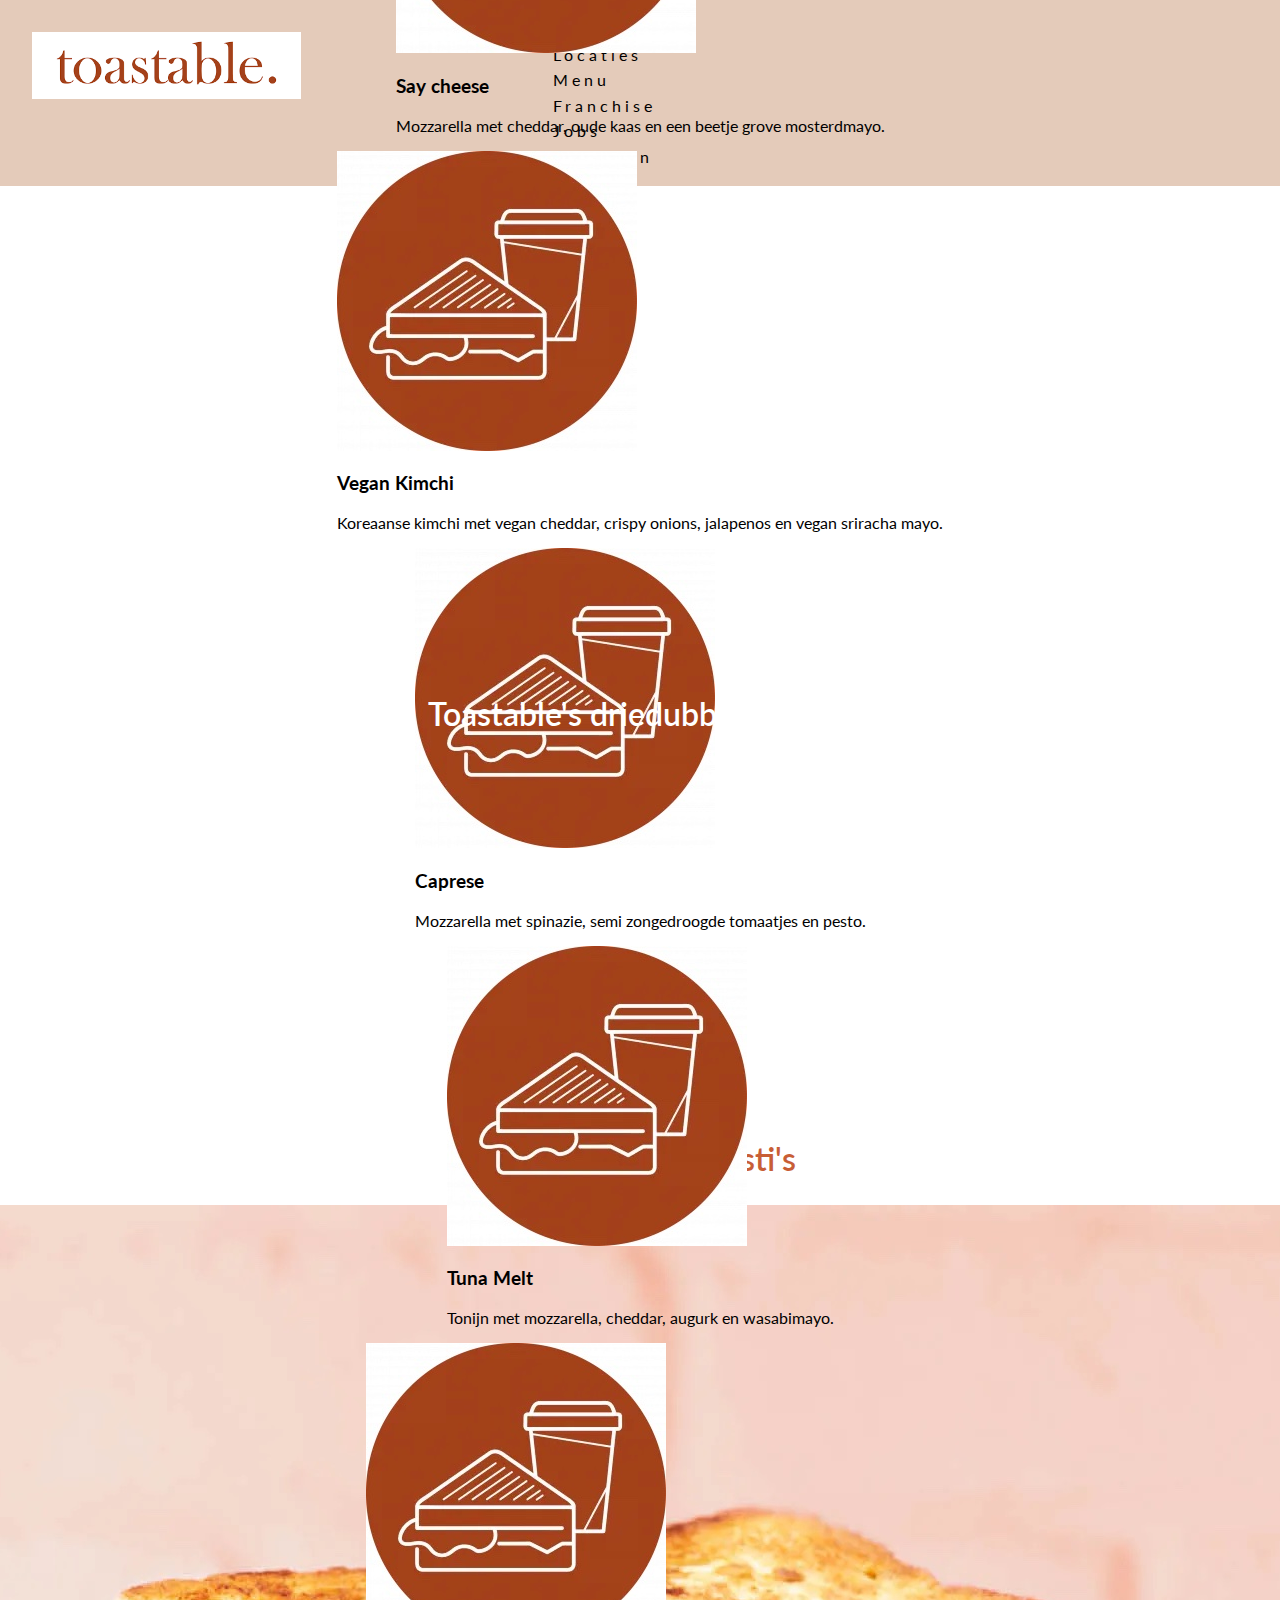
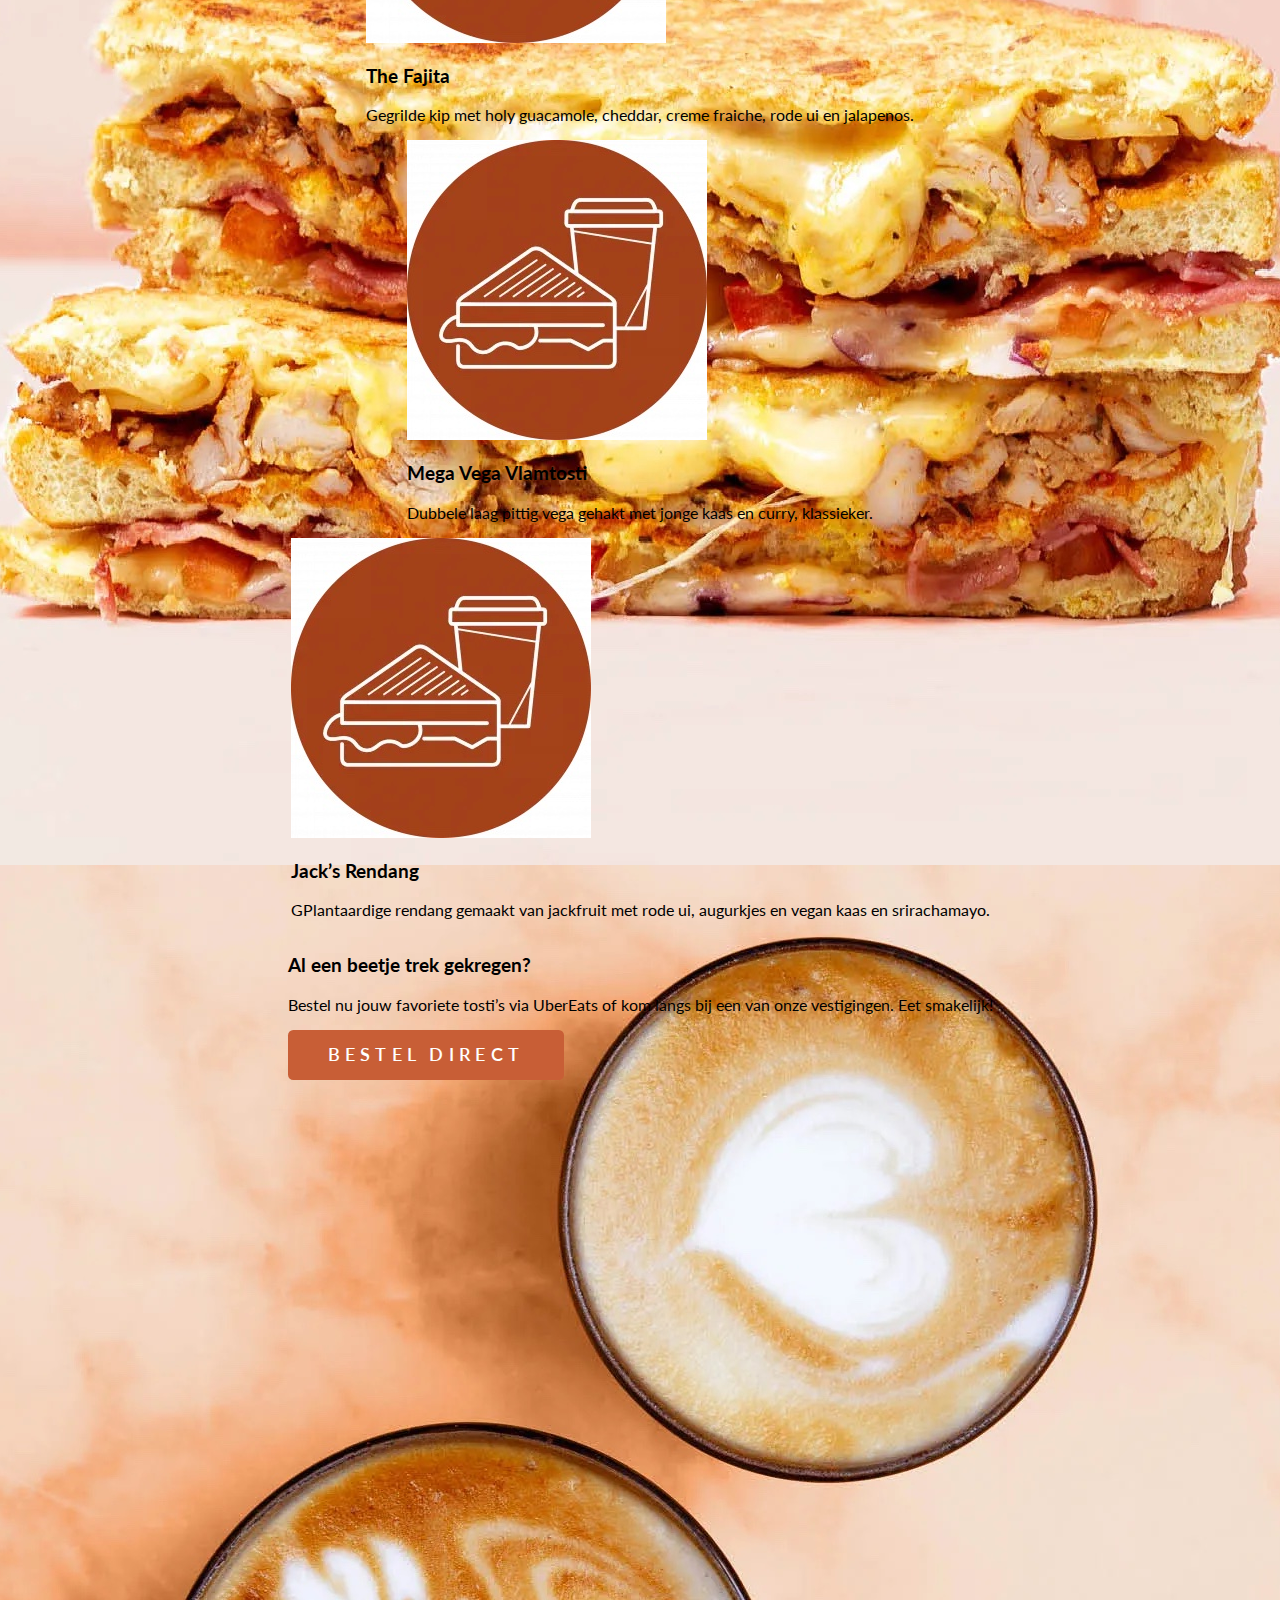
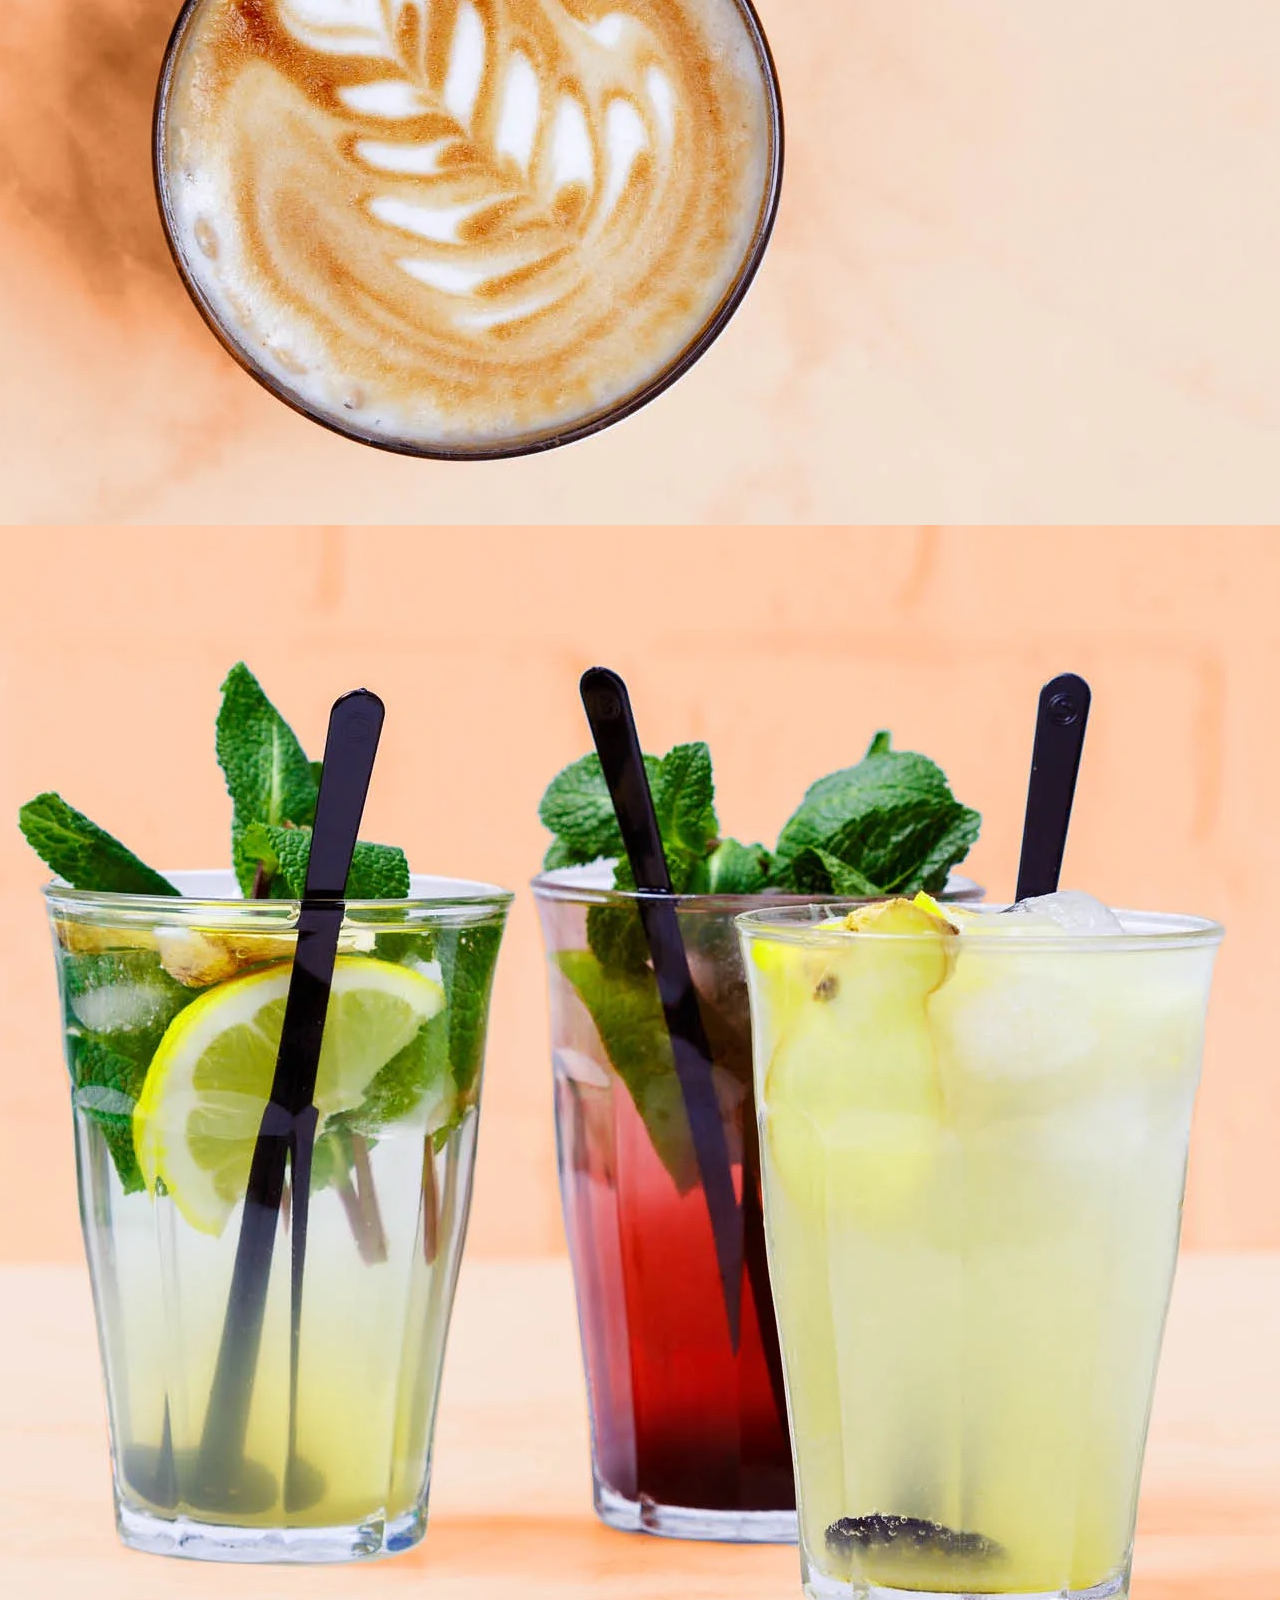
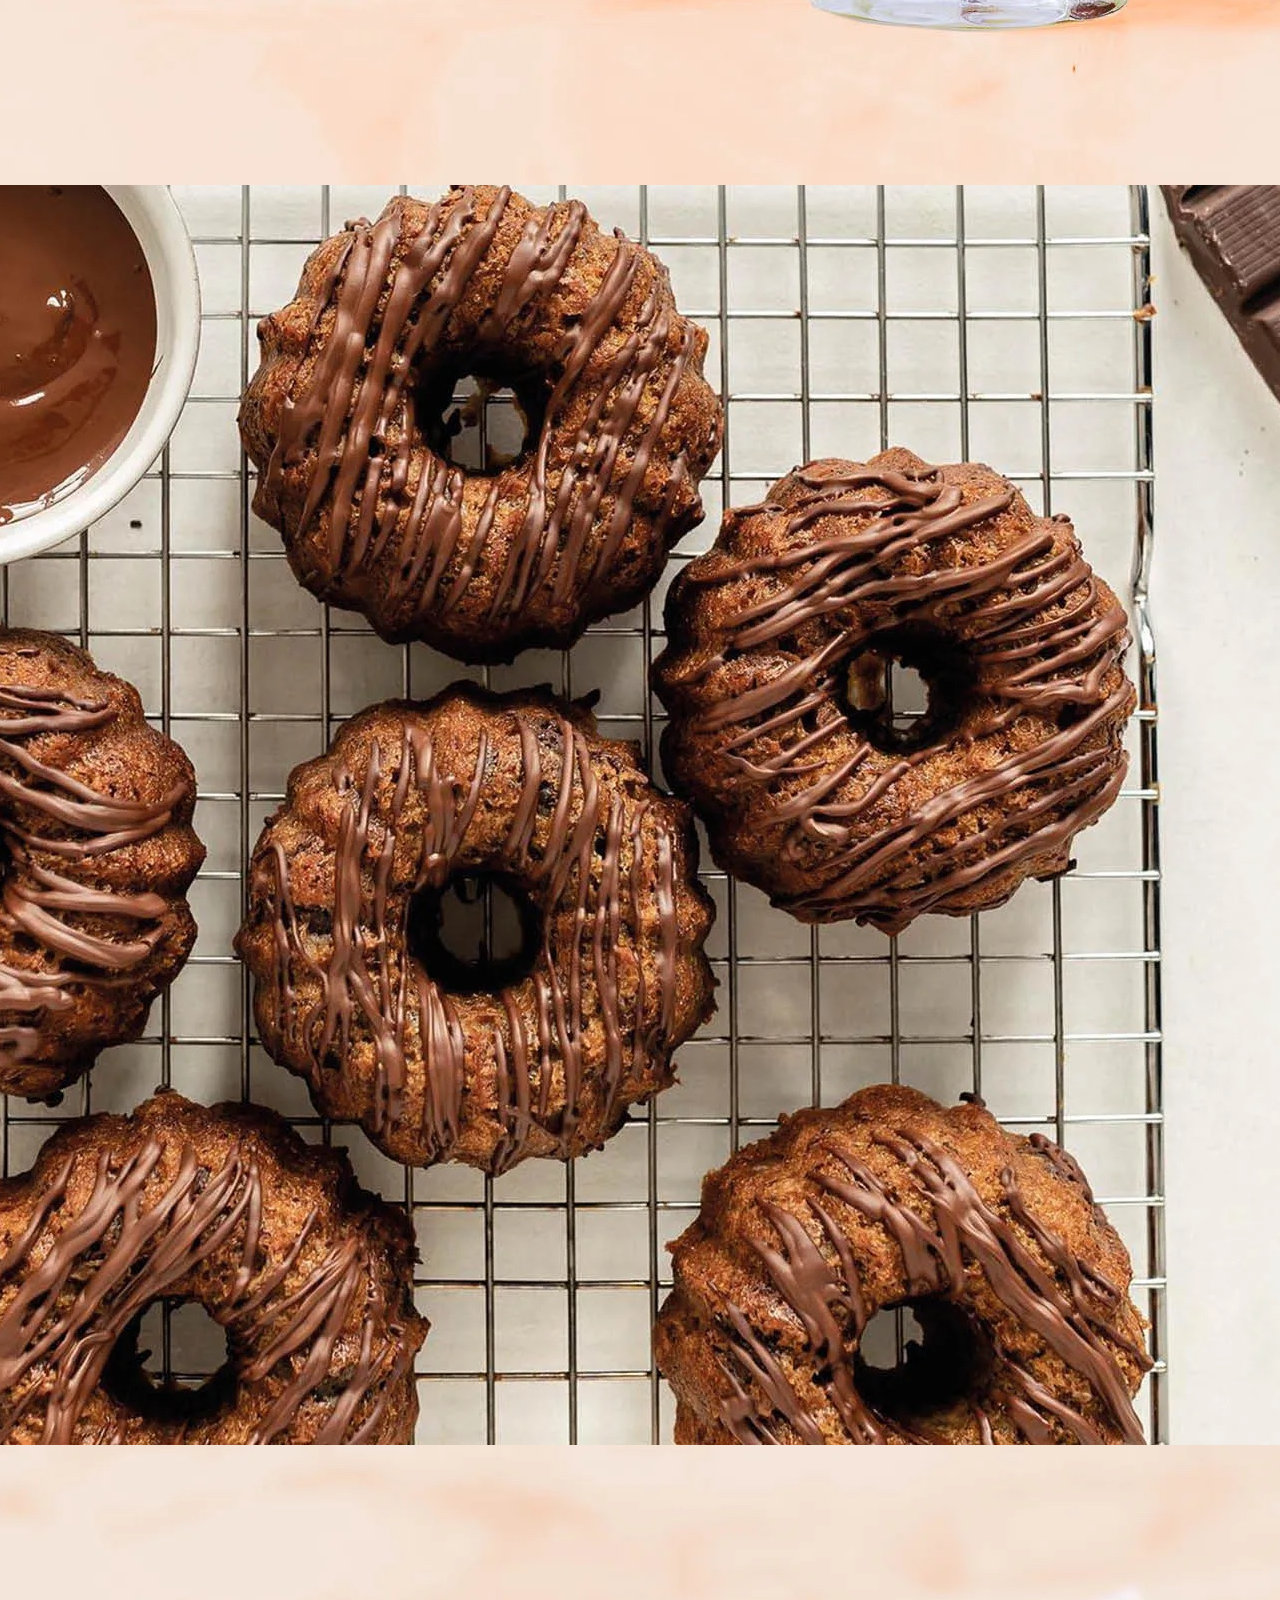
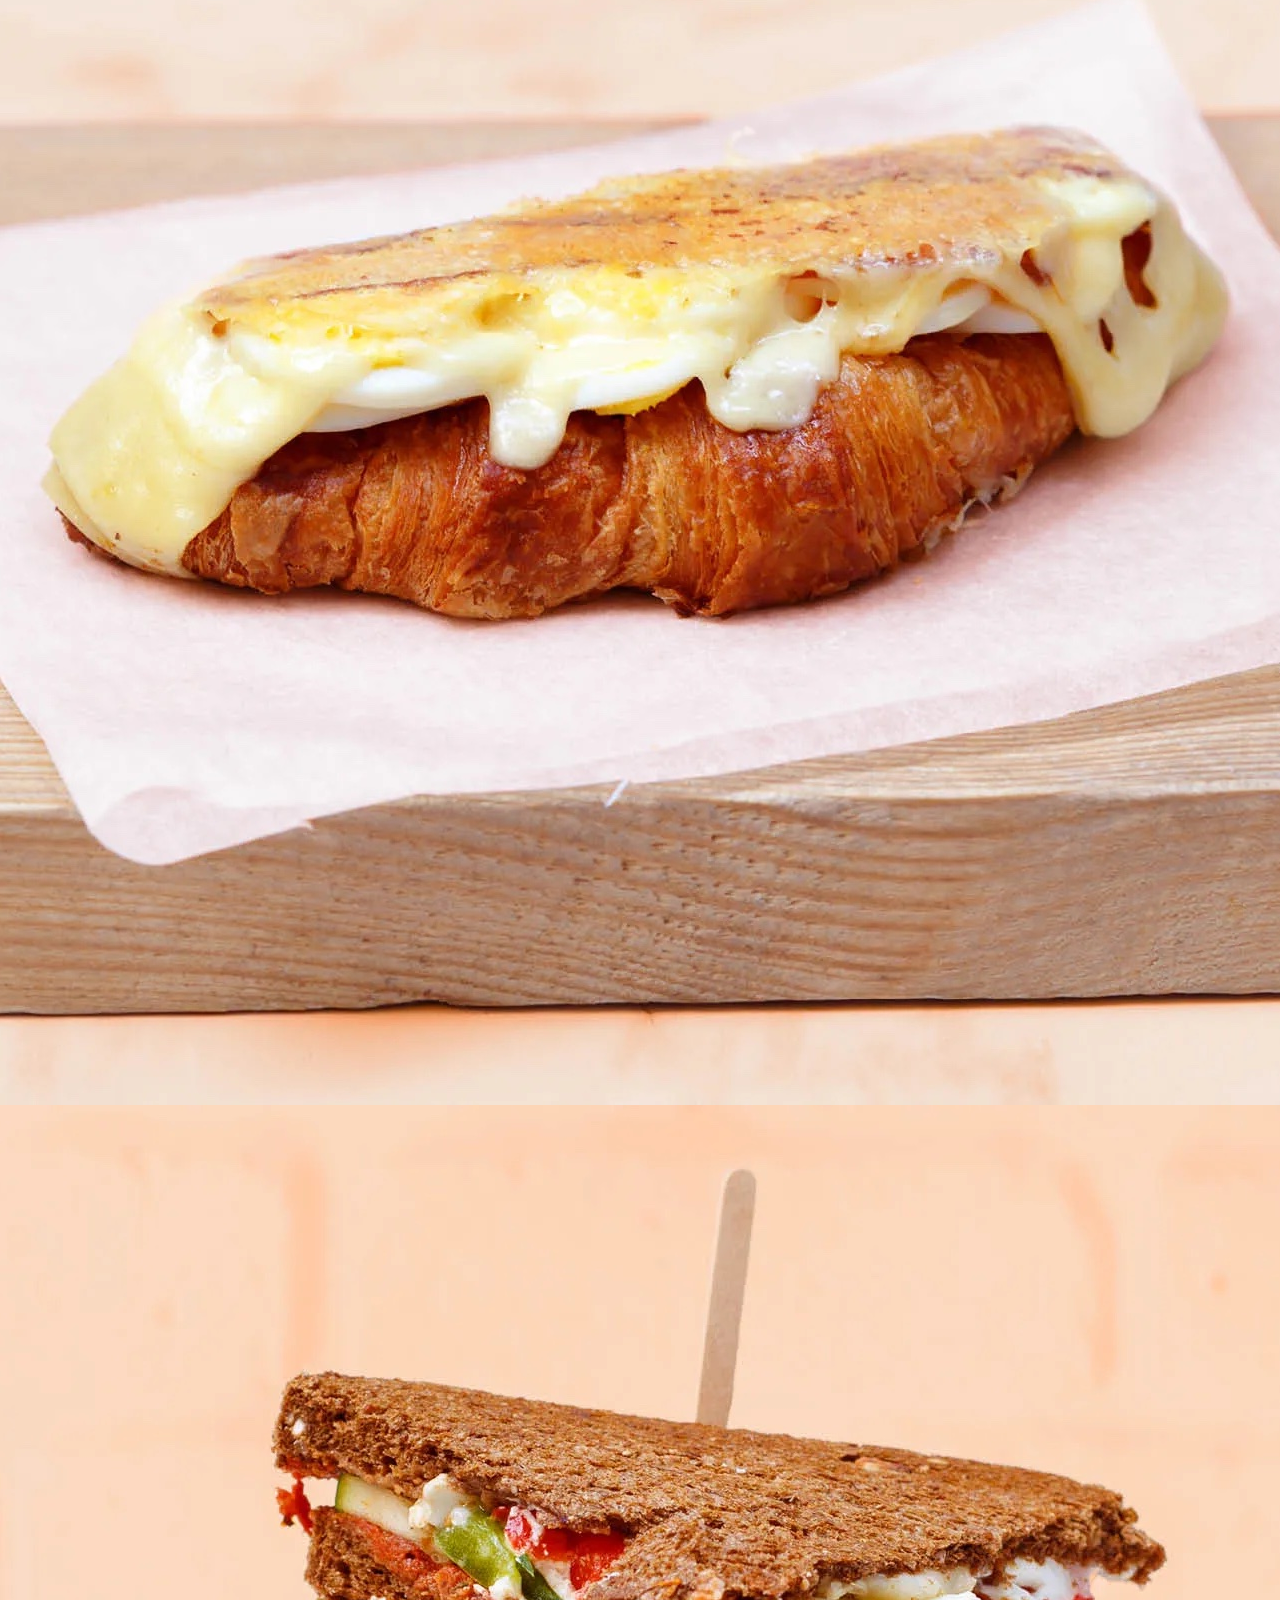
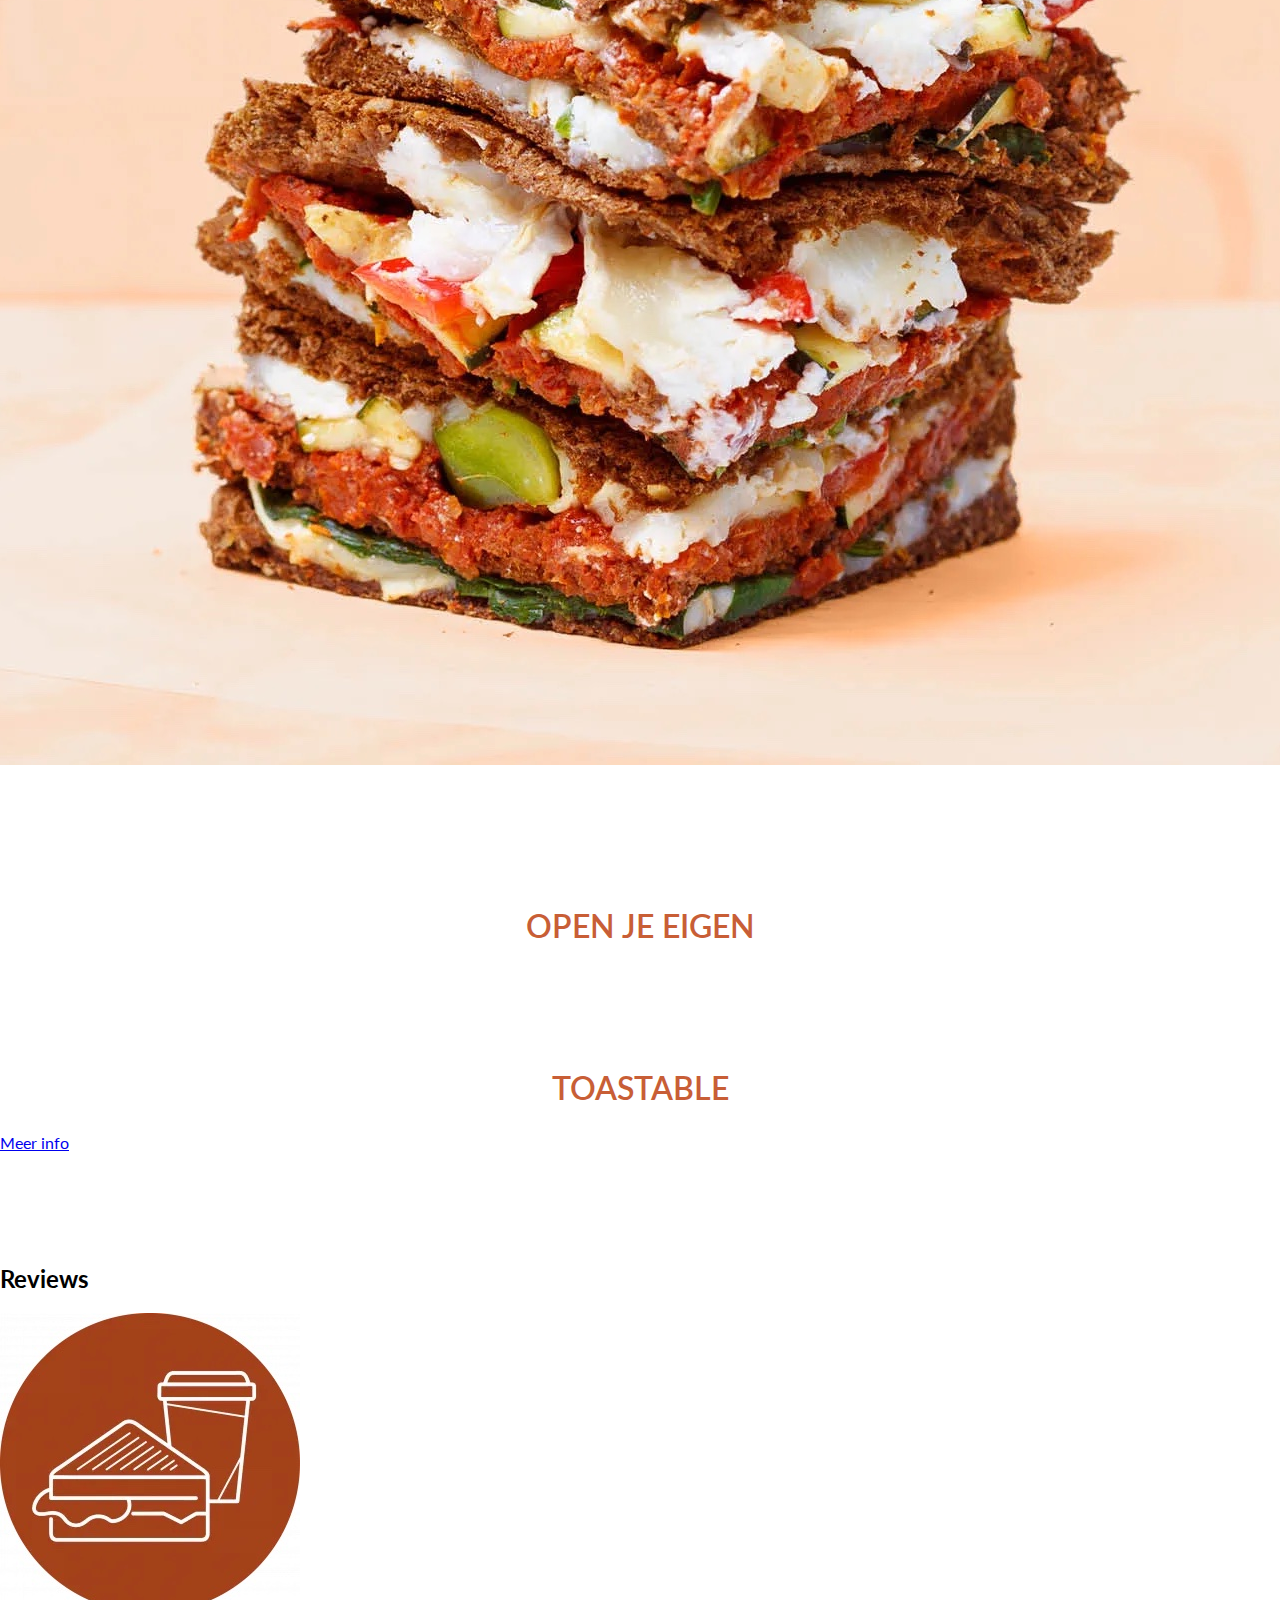
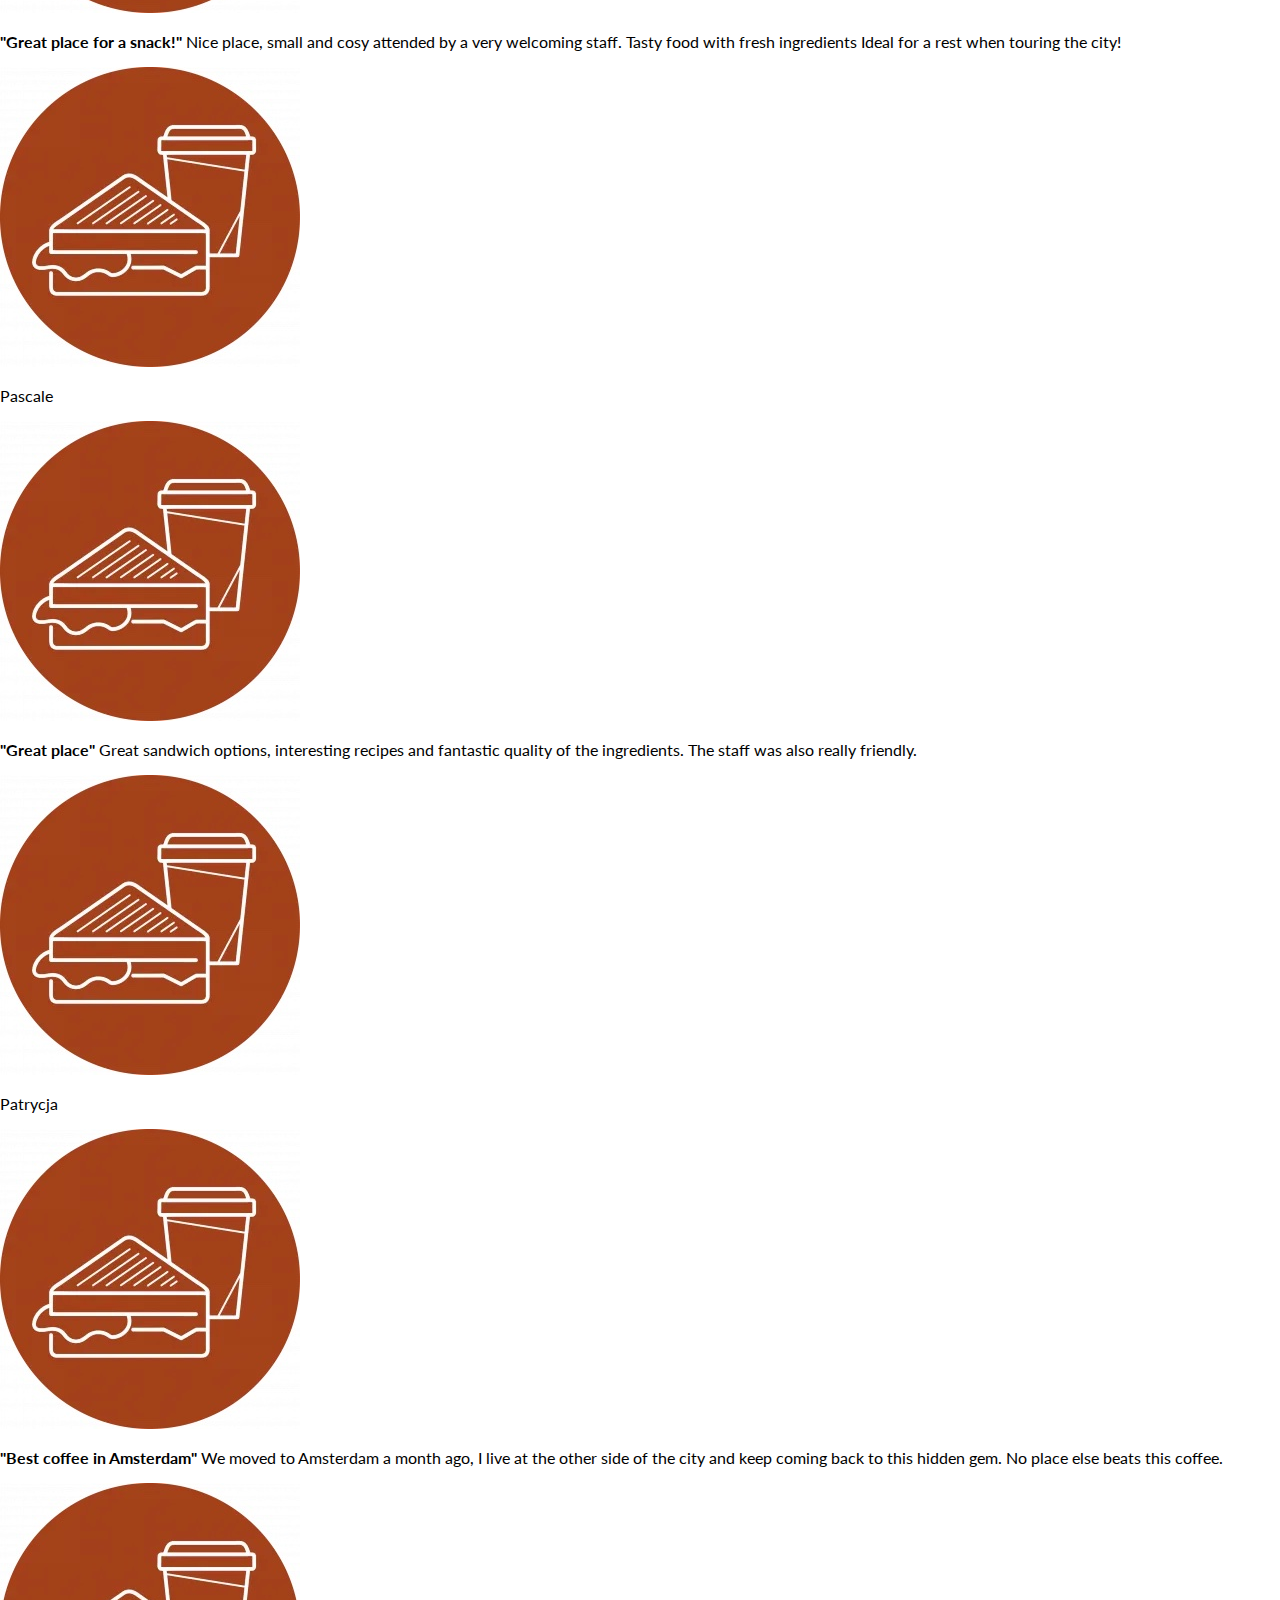
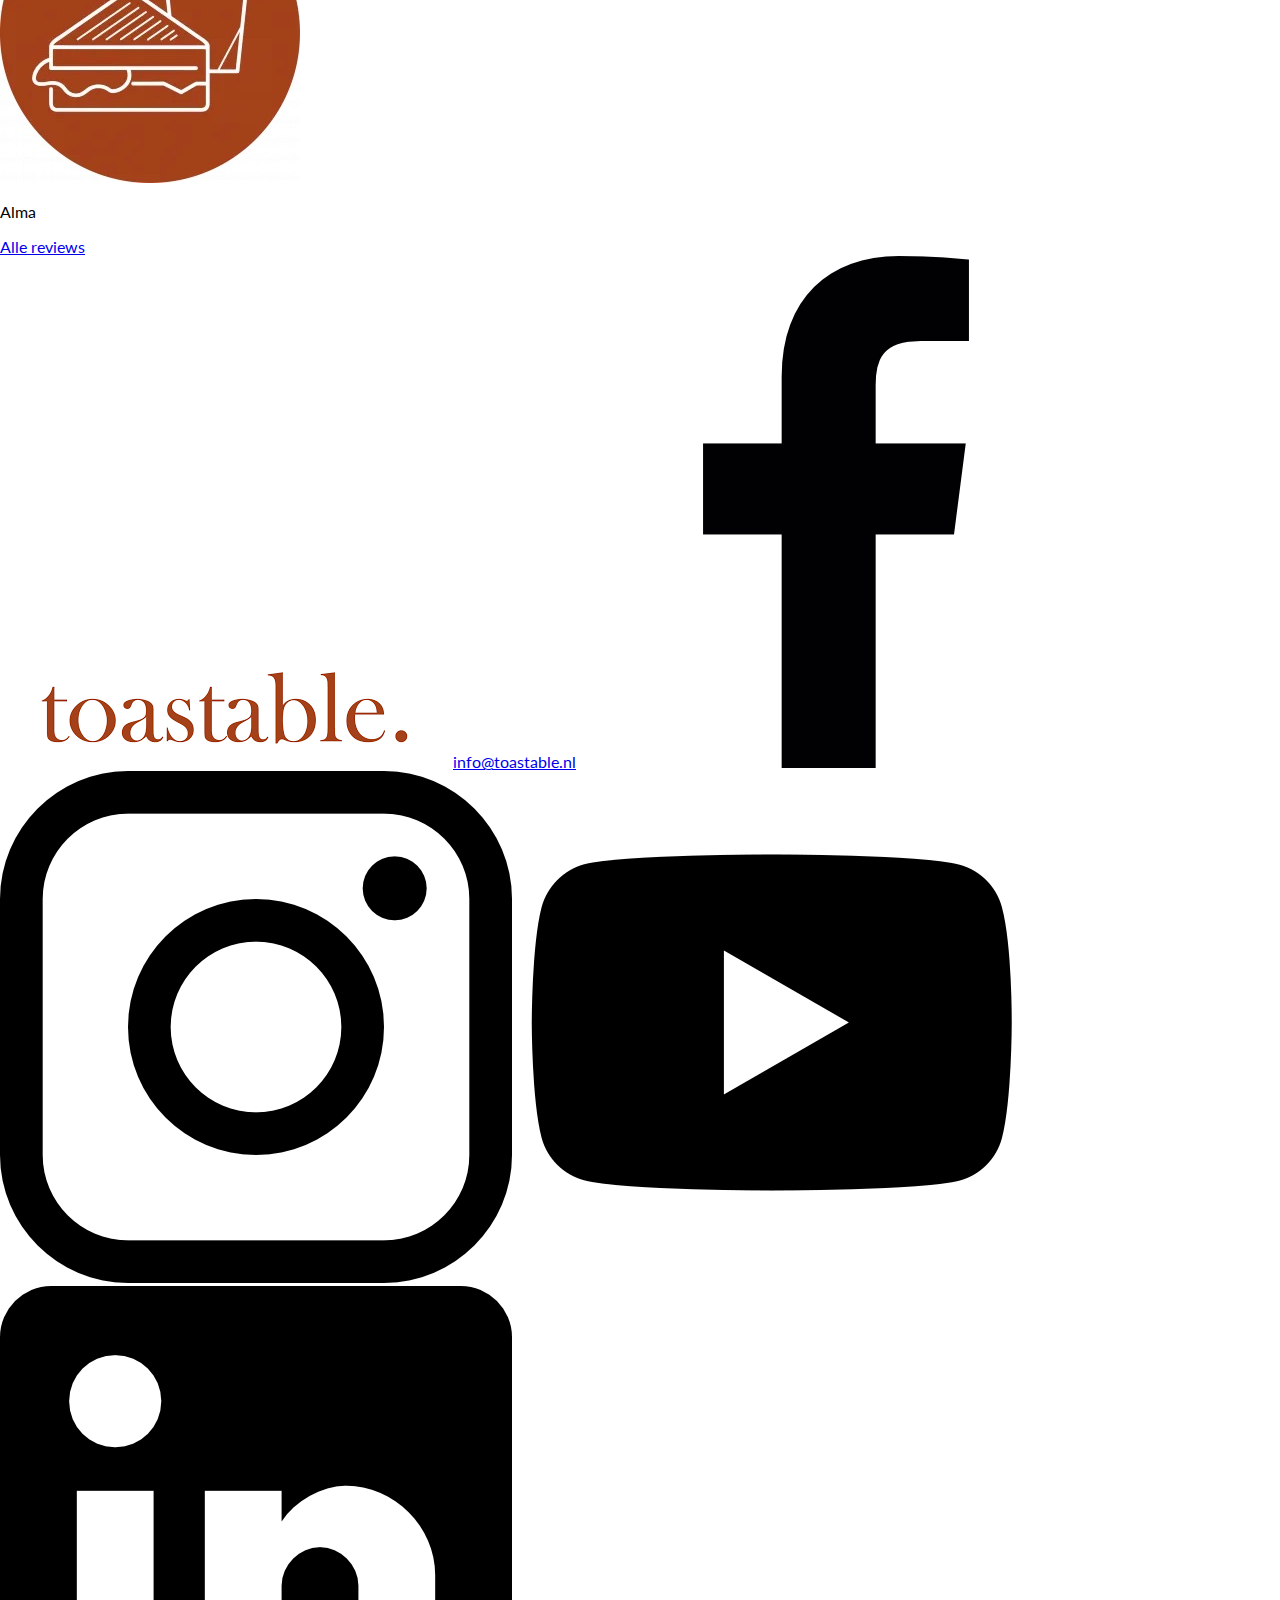
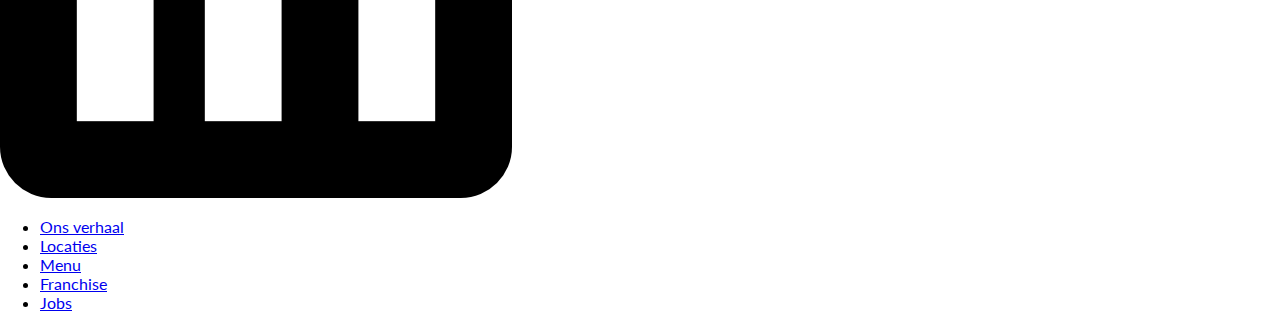
==== menu.html @ cdbab30c "new" ====
<!DOCTYPE html>
<html lang="nl">

<head>
  <title>Menu pagina Toastable</title> <!-- tekst boven aan in tabblad vakje -->
  <link rel="icon" type="image/x-icon" href="links/icon.png"> <!-- logo icon in tabblad venster -->
  <meta charset="UTF-8">
  <meta name="viewport" content="width=device-width, initial-scale=1"> <!-- zorgt dat pagina mee schaalt -->
  <link rel="stylesheet" href="styles/style.css" type="text/css"> <!-- link met css -->
</head>


<body>

<header>
    <nav>
        <h1><a href="index.html"><img src="links/logo.png" alt="Logo Toastable" ></a></h1>
        <ul>
            <li><a href="index.html">Ons verhaal</a></li>
            <li><a href="index.html">Locaties</a></li>
            <li><a href="index.html">Menu</a></li>
            <li><a href="index.html">Franchise</a></li>
            <li><a href="index.html">Jobs</a></li>

            <li><a href="index.html">Bestellen</a></li>
        </ul>
    </nav>
</header>


<main>

<aside>
    <img src="links/" alt="">
    <h2>MENU</h2>
</aside>

<section>
    <h2>Toastable's driedubbele tosti's</h2>

        <article>
            <img src="links/icon-tosti.jpeg" alt="">
            <h3>The Legend</h3>
            <p>Gegrilde kip met bacon, paprika, rode ui, kaas en kerriemayo.</p>
        </article>

        <article>
            <img src="links/icon-tosti.jpeg" alt="">
            <h3>The Classic</h3>
            <p>Beenham met jonge en oude kaas en een beetje grove mosterdmayo.</p>
        </article>

        <article>
            <img src="links/icon-tosti.jpeg" alt="">
            <h3>Say cheese</h3>
            <p>Mozzarella met cheddar, oude kaas en een beetje grove mosterdmayo.</p>
        </article>

        <article>
            <img src="links/icon-tosti.jpeg" alt="">
            <h3>Vegan Kimchi</h3>
            <p>Koreaanse kimchi met vegan cheddar, crispy onions, jalapenos en vegan sriracha mayo.</p>
        </article>

        <article>
            <img src="links/icon-tosti.jpeg" alt="">
            <h3>Caprese</h3>
            <p>Mozzarella met spinazie, semi zongedroogde tomaatjes en pesto.</p>
        </article>

        <article>
            <img src="links/icon-tosti.jpeg" alt="">
            <h3>Tuna Melt</h3>
            <p>Tonijn met mozzarella, cheddar, augurk en wasabimayo.</p>
        </article>

        <article>
            <img src="links/icon-tosti.jpeg" alt="">
            <h3>The Fajita</h3>
            <p>Gegrilde kip met holy guacamole, cheddar, creme fraiche, rode ui en jalapenos.</p>
        </article>

        <article>
            <img src="links/icon-tosti.jpeg" alt="">
            <h3>Mega Vega Vlamtosti</h3>
            <p>Dubbele laag pittig vega gehakt met jonge kaas en curry, klassieker.</p>
        </article>

        <article>
            <img src="links/icon-tosti.jpeg" alt="">
            <h3>Jack’s Rendang</h3>
            <p>GPlantaardige rendang gemaakt van jackfruit met rode ui, augurkjes en vegan kaas en srirachamayo.</p>
        </article>


    <article>
       
        <h3>Al een beetje trek gekregen?</h3>
        <p>Bestel nu jouw favoriete tosti’s via UberEats of kom langs bij een van onze vestigingen. Eet smakelijk!</p>
        <a href="#">Bestel direct</a>
    </article>

</section>
    

<section>

    <h2>Alleen de beste tosti's</h2>

    <img src="links/1.jpeg" alt="">
    <img src="links/2.jpeg" alt="">
    <img src="links/3.jpeg" alt="">
    <img src="links/4.jpeg" alt="">
    <img src="links/5.jpeg" alt="">
    <img src="links/6.jpeg" alt="">

</section>

<section>
    <img src="links/" alt="">
    <h2>OPEN JE EIGEN</h2>
    <h2>TOASTABLE</h2>
    <a href="#">Meer info</a>
</section>


<section>
    <h2>Reviews</h2>

        <article>
            <img src="links/icon-tosti.jpeg" alt="Aantal gekregen sterren van de reviews">
            <p> <strong>"Great place for a snack!"</strong> Nice place, small and cosy attended by a very welcoming staff. Tasty food with fresh ingredients Ideal for a rest when touring the city!</p>
            <img src="links/icon-tosti.jpeg" alt="foto van de reviewer">
            <p>Pascale</p>
        </article>

        <article>
            <img src="links/icon-tosti.jpeg" alt="Aantal gekregen sterren van de reviews">
            <p> <strong>"Great place"</strong> Great sandwich options, interesting recipes and fantastic quality of the ingredients. The staff was also really friendly.</p>
            <img src="links/icon-tosti.jpeg" alt="foto van de reviewer">
            <p>Patrycja</p>
        </article>

        <article>
            <img src="links/icon-tosti.jpeg" alt="Aantal gekregen sterren van de reviews">
            <p> <strong>"Best coffee in Amsterdam"</strong> We moved to Amsterdam a month ago, I live at the other side of the city and keep coming back to this hidden gem. No place else beats this coffee.</p>
            <img src="links/icon-tosti.jpeg" alt="foto van de reviewer">
            <p>Alma</p>
        </article>

    <a href="#">Alle reviews</a>

</section>

</main>

<footer>
    <a href="index.html"><img src="links/logo.png" alt="logo damfood" ></a>

    <a href="mailto:info@toastable.nl" aria-label="Stuur een e-mail naar info@toastable.nl">info@toastable.nl</a>
    <!-- lijn -->
    <a href="index.html"><img src="links/facebook.png" alt="link naar Facebook" ></a>
    <a href="index.html"><img src="links/instagram.png" alt="link naar Instagram" ></a>
    <a href="index.html"><img src="links/youtube.png" alt="link naar Youtube" ></a>
    <a href="index.html"><img src="links/linkedin.png" alt="link naar LinkedIn" ></a>

    <ul>
        <li><a href="#">Ons verhaal</a></li>
        <li><a href="#">Locaties</a></li>
        <li><a href="#">Menu</a></li>
        <li><a href="#">Franchise</a></li>
        <li><a href="#">Jobs</a></li>
    </ul>
</footer>

</body>

</html>
---- styles/style.css ----
@import url('https://fonts.googleapis.com/css2?family=Lato:ital,wght@0,100;0,300;0,400;0,700;0,900;1,900&display=swap');


/**************/
/* CSS REMEDY */
/**************/
*, *::after, *::before {
  box-sizing:border-box;  
}






/*********************/
/* CUSTOM PROPERTIES */
/*********************/
:root {
	/* startje */
	--color-text:#ffffff;
	--color-text-brood:#000000;
	--color-text-h2:#C85E36;

	--color-background:#ffffff;
	--color-primary:#E4CBBA;
	--color-secundary:#C85E36;
	--color-accent:#D89646;
}





/****************/
/* JOUW STYLING */
/****************/


body {
    margin: 0;
	font-family: 'Lato', sans-serif ;
}


/* HEADER */
/****************/
header nav {
	background-color: var(--color-primary);
	display: flex;
}

header nav h1 {
	display: flex;
	margin: 1em;
}

header nav img {
	width: 60%;
}

header nav li {
	display: flex;
}

header nav li a {
	display: flex;
	color: var(--color-text-brood); 
    text-decoration: none;

    font-weight: 400;
    font-size: 1em ;
    letter-spacing: 4px;
	line-height: 1.6em;
	cursor: pointer; 
}

/* section:first-of-type a:hover {
	background: var(--color-primary);
	color: var(--color-secundary);
    transition: background 50ms ease ;
}

section:first-of-type a:hover:not(.actief) {
    background-color: rgb(165, 207, 232);
} */




/* VIDEO BLOK */
/****************/


section:first-of-type video {
	width: 100%;
	height: 100%;
	z-index: -1; 
}

section:first-of-type {
	height: 35em; 
	position: relative;
    display: flex; 
    flex-direction: column; 
    justify-content: center;
    align-items: center; 

}


section:first-of-type h2 {
	color: var(--color-text);
	position: absolute; 
	display: flex; 
	z-index: 1;
	align-items: center;
	justify-content: center; 
	flex-direction: column; 


    font-weight: 600;
    font-size: 2em ;
	line-height: 1.2em;
	padding-bottom: 5em;
}

section:first-of-type a {
	position: absolute; 
	display: flex; 
    z-index: 1; 
	align-items: center;
	justify-content: center; 
	flex-direction: column; 


	/* Stijlen om eruit te zien als een knop */
	color: var(--color-text);
	text-transform: uppercase;
    font-weight: 600;
    font-size: 1.1em ;
	text-align: center;
	letter-spacing: .3em;
	text-decoration: none;
	
   
	background-color: var(--color-secundary);
    padding: 25px 40px;
    text-decoration: none;
    border-radius: 0.3em ;
	/* border: 1px solid var(--color-primary); */
    
    height: 1em;
	cursor: pointer; 	
}


section:first-of-type a:hover {
	background: var(--color-primary);
	color: var(--color-secundary);
    transition: background 50ms ease ;
}




/* ALLEEN DE BESTE TOSTI BLOK */
/****************/

section:nth-of-type(2) {
	display: flex;
	flex-direction: column;
  	align-items: center;
}

section:nth-of-type(2) article {
	margin-bottom: 20px;
	color: var(--color-text-brood);
}

section:nth-of-type(2) h2 {
	color: var(--color-text-h2);
    font-weight: 600;
    font-size: 2em ;
	text-align: center;

	padding-top: 1.2em;
}

section:nth-of-type(2) h3 {
    font-weight: 600;
    font-size: 1.5em ;
	text-align: center;
	margin-bottom: -.3em;

}

section:nth-of-type(2) p {
    font-weight: 400;
    font-size: 1em ;
	text-align: center;
}

section:nth-of-type(2) a {

	/* Stijlen om eruit te zien als een knop */
	color: var(--color-text);
	text-transform: uppercase;
    font-weight: 500;
    font-size: 1.1em ;
	text-align: center;
	letter-spacing: .3em;
	text-decoration: none;
   
	background-color: var(--color-secundary);
	padding: 13px 30px;
    text-decoration: none;
    border-radius: 0.3em ;
	/* border: 1px solid var(--color-primary); */
    
	cursor: pointer; 	
}

section:nth-of-type(2) a:hover {
	background: var(--color-text-brood);
	color: var(--color-primary);
    transition: background 50ms ease ;
}



/* ONZE PRODUCTEN BLOK */
/****************/

section:nth-of-type(3) {
	margin-bottom: 7em;
}

section:nth-of-type(3) .galerijEen {
	margin: 1em;
	
	display: grid;
	grid-template-columns: 2fr 1fr;
	gap: 1em;
}

section:nth-of-type(3) .galerijTwee {
	margin: 1em;
	
	display: grid;
	grid-template-columns: 1fr 2fr;
	gap: 1em;
}

section:nth-of-type(3) h2 {
	color: var(--color-text-h2);
    font-weight: 600;
    font-size: 2em ;
	text-align: center;
	padding-top: 3em;
}

section:nth-of-type(3) img {
	width: 100%;
	max-width: 100%;
	height: auto;
	transition: transform 0.3s ease; /* Voeg een soepele overgang toe */
}

section:nth-of-type(3) img:hover {
	transform: scale(0.9);
}



.galerijEen img:nth-of-type(1)  {
    grid-column: span 1; 
    grid-row: span 2; 
}

.galerijEen img:nth-of-type(2), .galerijEen img:nth-of-type(3) {
    grid-column: span 1; 
    grid-row: span 1; 
}

.galerijTwee img:nth-of-type(1), .galerijTwee img:nth-of-type(2)  {
    grid-column: span 1; 
    grid-row: span 1; 
}

.galerijTwee img:nth-of-type(3) {
    grid-column: span 1; 
    grid-row: span 2; 
}



@media (max-width: 768px) {
    section:nth-of-type(3) .galerijEen, section:nth-of-type(3) .galerijTwee {
        grid-template-columns: 1fr; 
		margin: 1em;
    }
}


/* BANNER BLOK */
/****************/

aside img {
    width: 100%;
    height: auto;
    z-index: -1;
    filter: blur(2px);
}

aside article {
    position: relative; 
    display: flex; 
    flex-direction: column;
    justify-content: center; 
    align-items: left; 
    margin-left: 2em;
}


aside h2 {
    color: var(--color-text);
    font-weight: 600;
    text-transform: uppercase;
    font-size: 2em ;
    line-height: 1.7em;
    padding-bottom: 6em;
    text-align: left;
    border: 5px solid var(--color-background);
}

aside a {
    position: absolute; 
    display: flex; 
    z-index: 1; 
    align-items: center; 
    justify-content: center;
    flex-direction: column; 


    /* Stijlen om eruit te zien als een knop */
    color: var(--color-text);
    text-transform: uppercase;
    font-weight: 600;
    font-size: 1.1em ;
    text-align: center;
    letter-spacing: .3em;
    text-decoration: none;
    
   
    background-color: var(--color-secundary);
    padding: 25px 40px;
    text-decoration: none;
    border-radius: 0.3em ;
    /* border: 1px solid var(--color-primary); */
    
    height: 1em;
    cursor: pointer;    
}


aside a:hover {
    background: var(--color-primary);
    color: var(--color-secundary);
    transition: background 50ms ease ;
}
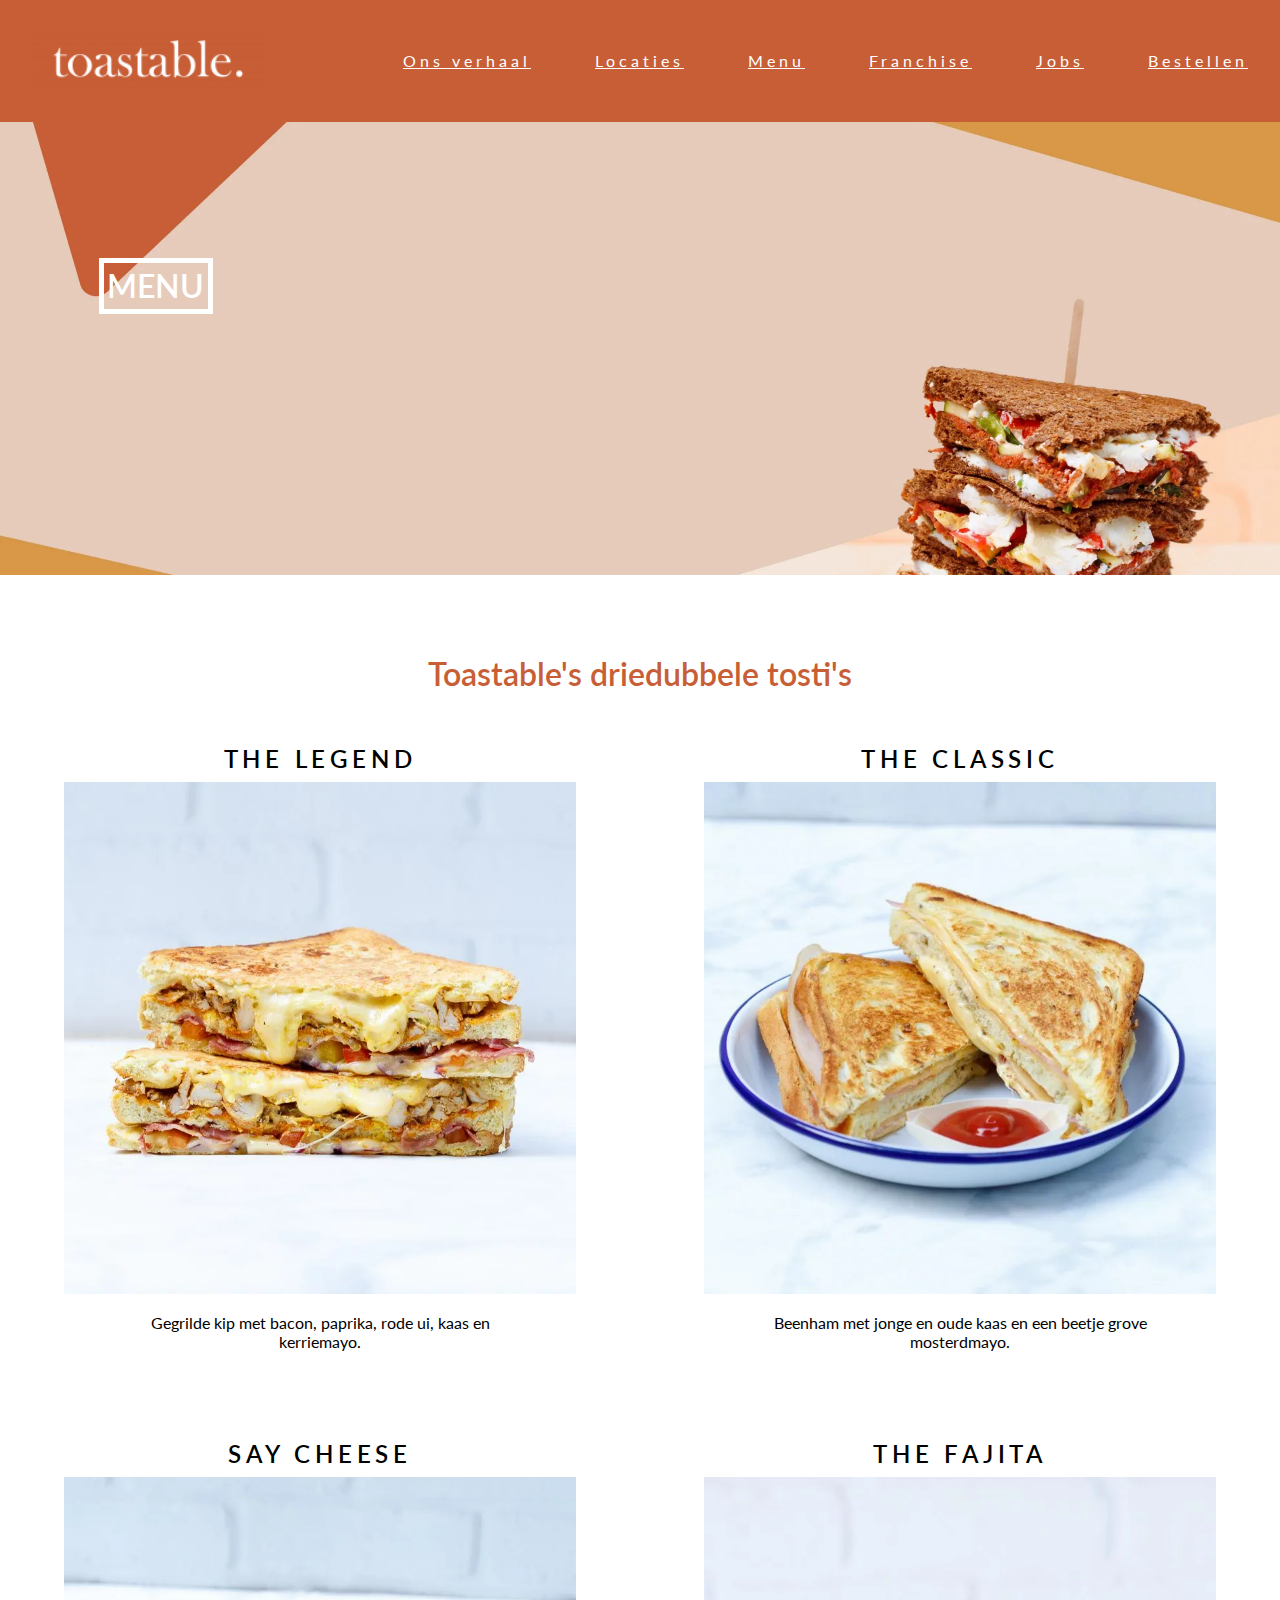
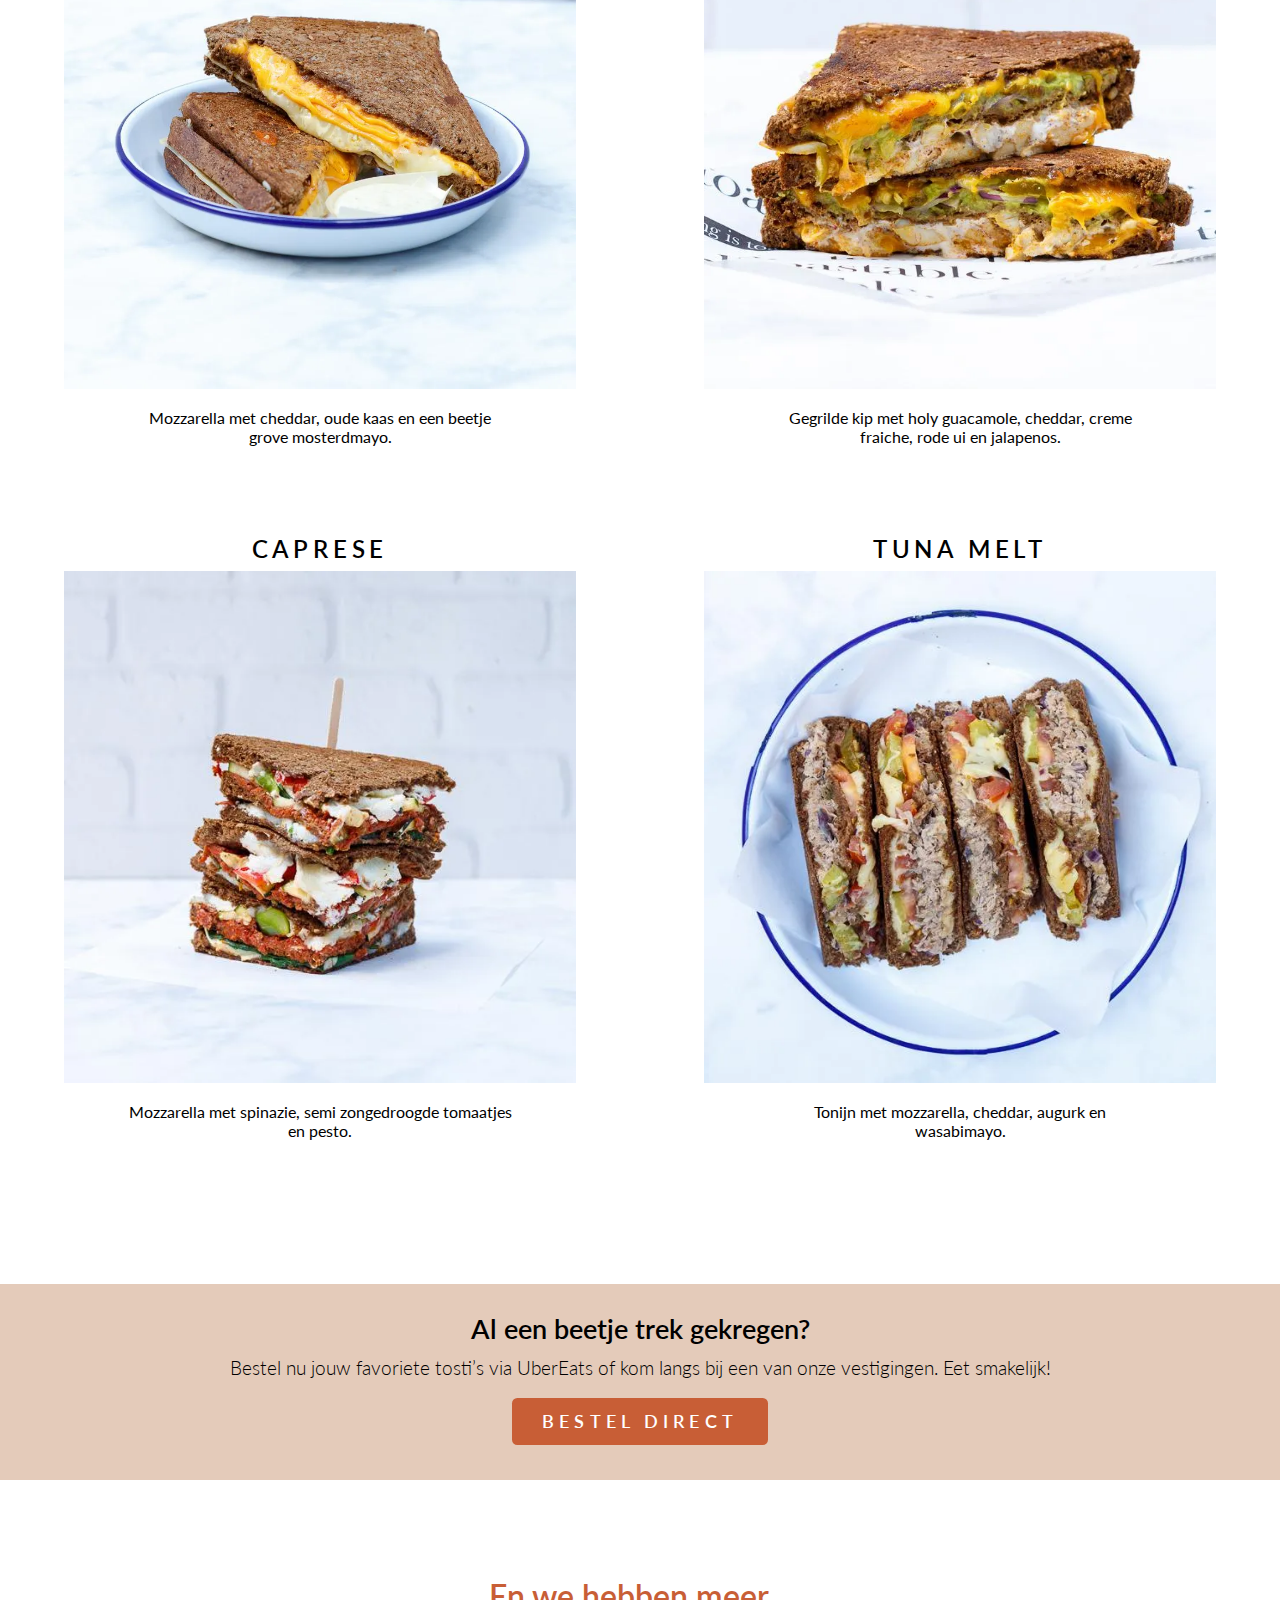
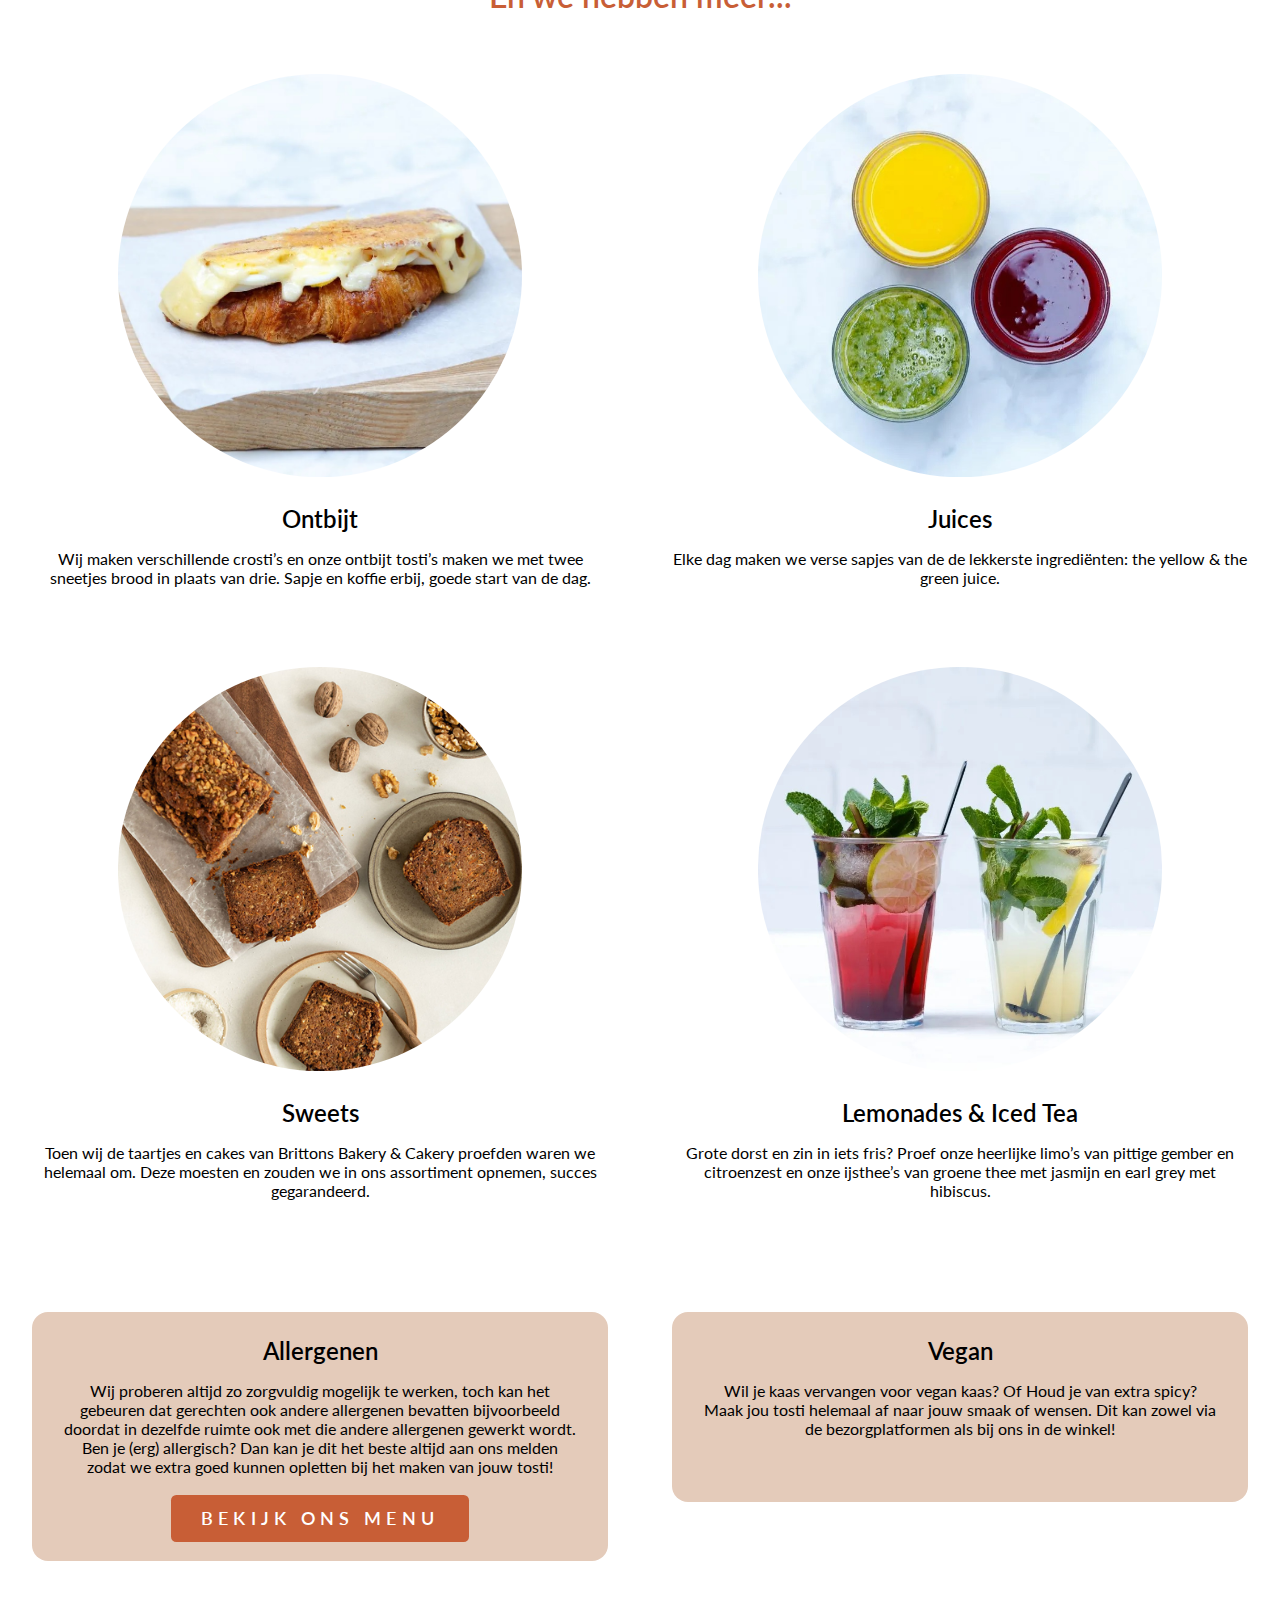
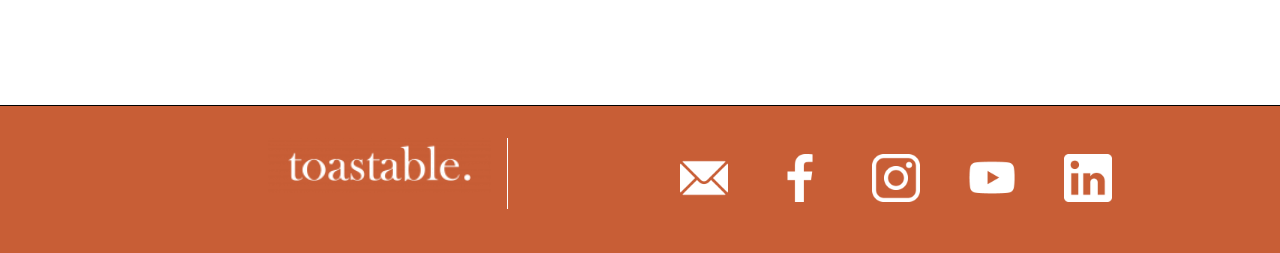
==== commit 3243d2e3: "eind versie" ====
--- a/menu.html
+++ b/menu.html
@@ -2,7 +2,7 @@
 <html lang="nl">
 
 <head>
-  <title>Menu pagina Toastable</title> <!-- tekst boven aan in tabblad vakje -->
+  <title>Menu pagina Toastable, voor de lekkerste driedubbele tosti's.</title> <!-- tekst boven aan in tabblad vakje -->
   <link rel="icon" type="image/x-icon" href="links/icon.png"> <!-- logo icon in tabblad venster -->
   <meta charset="UTF-8">
   <meta name="viewport" content="width=device-width, initial-scale=1"> <!-- zorgt dat pagina mee schaalt -->
@@ -10,168 +10,148 @@
 </head>
 
 
-<body>
+<body class="menupagina">
 
-<header>
-    <nav>
-        <h1><a href="index.html"><img src="links/logo.png" alt="Logo Toastable" ></a></h1>
-        <ul>
-            <li><a href="index.html">Ons verhaal</a></li>
-            <li><a href="index.html">Locaties</a></li>
-            <li><a href="index.html">Menu</a></li>
-            <li><a href="index.html">Franchise</a></li>
-            <li><a href="index.html">Jobs</a></li>
-
-            <li><a href="index.html">Bestellen</a></li>
-        </ul>
-    </nav>
-</header>
+    <header>
+        <nav>
+            <h1><a href="index.html"><img src="links/logo2.png" alt="Logo Toastable" ></a></h1>
+            
+            <button> <img src="links/menu.png" alt="knop van hamburger menu klapt op en dicht"> </button>
+    
+            <ul>
+                <li><a href="menu.html">Ons verhaal</a></li>
+                <li><a href="menu.html">Locaties</a></li>
+                <li><a href="menu.html">Menu</a></li>
+                <li><a href="menu.html">Franchise</a></li>
+                <li><a href="menu.html">Jobs</a></li>
+                <li><a href="index.html">Bestellen</a></li>
+            </ul>
+    
+        </nav>
+    </header>
 
 
 <main>
 
-<aside>
-    <img src="links/" alt="">
-    <h2>MENU</h2>
-</aside>
+    <aside>
+        <img src="links/menubanner.png" alt="Achtergrond foto van banner, met een tosti er op.">
+       <h2><span>MENU </span></h2>
+    </aside>
 
 <section>
     <h2>Toastable's driedubbele tosti's</h2>
 
         <article>
-            <img src="links/icon-tosti.jpeg" alt="">
-            <h3>The Legend</h3>
+            <h3>The legend</h3>
+            <img src="links/legend.png" alt="Tosti de legend">
             <p>Gegrilde kip met bacon, paprika, rode ui, kaas en kerriemayo.</p>
         </article>
 
         <article>
-            <img src="links/icon-tosti.jpeg" alt="">
-            <h3>The Classic</h3>
+            <h3>The classic</h3>
+            <img src="links/classic.png" alt="Tosti de classic">
             <p>Beenham met jonge en oude kaas en een beetje grove mosterdmayo.</p>
         </article>
 
         <article>
-            <img src="links/icon-tosti.jpeg" alt="">
             <h3>Say cheese</h3>
+            <img src="links/saycheese.png" alt="Tosti say cheese">
             <p>Mozzarella met cheddar, oude kaas en een beetje grove mosterdmayo.</p>
         </article>
 
         <article>
-            <img src="links/icon-tosti.jpeg" alt="">
-            <h3>Vegan Kimchi</h3>
-            <p>Koreaanse kimchi met vegan cheddar, crispy onions, jalapenos en vegan sriracha mayo.</p>
+            <h3>The fajita</h3>
+            <img src="links/fajita.png" alt="Tosti de fajita">
+            <p>Gegrilde kip met holy guacamole, cheddar, creme fraiche, rode ui en jalapenos.</p>
         </article>
 
         <article>
-            <img src="links/icon-tosti.jpeg" alt="">
             <h3>Caprese</h3>
+            <img src="links/caprese.png" alt="Toasti caprese">
             <p>Mozzarella met spinazie, semi zongedroogde tomaatjes en pesto.</p>
         </article>
 
         <article>
-            <img src="links/icon-tosti.jpeg" alt="">
             <h3>Tuna Melt</h3>
+            <img src="links/tuna.png" alt="Tostia tuna melt">
             <p>Tonijn met mozzarella, cheddar, augurk en wasabimayo.</p>
         </article>
 
+        
+</section>
+
+<section>
+    <article>     
+        <h3>Al een beetje trek gekregen?</h3>
+        <p>Bestel nu jouw favoriete tosti’s via UberEats of kom langs bij een van onze vestigingen. Eet smakelijk!</p>
+        <a href="index.html">Bestel direct</a>
+    </article> 
+</section>
+
+<section>
+    <h2>En we hebben meer...</h2>
+
         <article>
-            <img src="links/icon-tosti.jpeg" alt="">
-            <h3>The Fajita</h3>
-            <p>Gegrilde kip met holy guacamole, cheddar, creme fraiche, rode ui en jalapenos.</p>
+            <img src="links/breakfast.jpg" alt="Ronde foto met croissant met ei, bacon en kaas">
+            <h3>Ontbijt</h3>
+            <p>Wij maken verschillende crosti’s en onze ontbijt tosti’s maken we met twee sneetjes brood in plaats van drie. Sapje en koffie erbij, goede start van de dag.</p>
         </article>
 
         <article>
-            <img src="links/icon-tosti.jpeg" alt="">
-            <h3>Mega Vega Vlamtosti</h3>
-            <p>Dubbele laag pittig vega gehakt met jonge kaas en curry, klassieker.</p>
+            <img src="links/juice.jpeg" alt="Ronde foto met 3 soorten juices">
+            <h3>Juices</h3>
+            <p>Elke dag maken we verse sapjes van de de lekkerste ingrediënten: the yellow & the green juice.</p>
         </article>
 
         <article>
-            <img src="links/icon-tosti.jpeg" alt="">
-            <h3>Jack’s Rendang</h3>
-            <p>GPlantaardige rendang gemaakt van jackfruit met rode ui, augurkjes en vegan kaas en srirachamayo.</p>
+            <img src="links/sweets.png" alt="Ronde foto van bananenbrood geneden op een broodplank">
+            <h3>Sweets</h3>
+            <p>Toen wij de taartjes en cakes van Brittons Bakery & Cakery proefden waren we helemaal om. Deze moesten en zouden we in ons assortiment opnemen, succes gegarandeerd.</p>
         </article>
 
+        <article>
+            <img src="links/lemonades.jpeg" alt="Ronde foto van 2 lemonades met munt ne citroen.">
+            <h3>Lemonades & Iced Tea</h3>
+            <p>Grote dorst en zin in iets fris? Proef onze heerlijke limo’s van pittige gember en citroenzest en onze ijsthee’s van groene thee met jasmijn en earl grey met hibiscus.</p>
+        </article>
+</section>
+
+<section>
 
     <article>
-       
-        <h3>Al een beetje trek gekregen?</h3>
-        <p>Bestel nu jouw favoriete tosti’s via UberEats of kom langs bij een van onze vestigingen. Eet smakelijk!</p>
-        <a href="#">Bestel direct</a>
+        <h3>Allergenen</h3>
+        <p>Wij proberen altijd zo zorgvuldig mogelijk te werken, toch kan het gebeuren dat gerechten ook andere allergenen bevatten bijvoorbeeld doordat in dezelfde ruimte ook met die andere allergenen gewerkt wordt. Ben je (erg) allergisch? Dan kan je dit het beste altijd aan ons melden zodat we extra goed kunnen opletten bij het maken van jouw tosti!</p>
+        <a href="menu.html">Bekijk ons menu</a>
+    </article>
+
+    <article>
+        <h3>Vegan</h3>
+        <p>Wil je kaas vervangen voor vegan kaas? Of Houd je van extra spicy? Maak jou tosti helemaal af naar jouw smaak of wensen. Dit kan zowel via de bezorgplatformen als bij ons in de winkel!</p>
     </article>
 
 </section>
-    
-
-<section>
-
-    <h2>Alleen de beste tosti's</h2>
-
-    <img src="links/1.jpeg" alt="">
-    <img src="links/2.jpeg" alt="">
-    <img src="links/3.jpeg" alt="">
-    <img src="links/4.jpeg" alt="">
-    <img src="links/5.jpeg" alt="">
-    <img src="links/6.jpeg" alt="">
-
-</section>
-
-<section>
-    <img src="links/" alt="">
-    <h2>OPEN JE EIGEN</h2>
-    <h2>TOASTABLE</h2>
-    <a href="#">Meer info</a>
-</section>
 
 
-<section>
-    <h2>Reviews</h2>
+</main>
+<footer>
 
-        <article>
-            <img src="links/icon-tosti.jpeg" alt="Aantal gekregen sterren van de reviews">
-            <p> <strong>"Great place for a snack!"</strong> Nice place, small and cosy attended by a very welcoming staff. Tasty food with fresh ingredients Ideal for a rest when touring the city!</p>
-            <img src="links/icon-tosti.jpeg" alt="foto van de reviewer">
-            <p>Pascale</p>
-        </article>
+    <section>
 
-        <article>
-            <img src="links/icon-tosti.jpeg" alt="Aantal gekregen sterren van de reviews">
-            <p> <strong>"Great place"</strong> Great sandwich options, interesting recipes and fantastic quality of the ingredients. The staff was also really friendly.</p>
-            <img src="links/icon-tosti.jpeg" alt="foto van de reviewer">
-            <p>Patrycja</p>
-        </article>
-
-        <article>
-            <img src="links/icon-tosti.jpeg" alt="Aantal gekregen sterren van de reviews">
-            <p> <strong>"Best coffee in Amsterdam"</strong> We moved to Amsterdam a month ago, I live at the other side of the city and keep coming back to this hidden gem. No place else beats this coffee.</p>
-            <img src="links/icon-tosti.jpeg" alt="foto van de reviewer">
-            <p>Alma</p>
-        </article>
-
-    <a href="#">Alle reviews</a>
-
-</section>
-
-</main>
-
-<footer>
-    <a href="index.html"><img src="links/logo.png" alt="logo damfood" ></a>
-
-    <a href="mailto:info@toastable.nl" aria-label="Stuur een e-mail naar info@toastable.nl">info@toastable.nl</a>
-    <!-- lijn -->
-    <a href="index.html"><img src="links/facebook.png" alt="link naar Facebook" ></a>
-    <a href="index.html"><img src="links/instagram.png" alt="link naar Instagram" ></a>
-    <a href="index.html"><img src="links/youtube.png" alt="link naar Youtube" ></a>
-    <a href="index.html"><img src="links/linkedin.png" alt="link naar LinkedIn" ></a>
-
-    <ul>
-        <li><a href="#">Ons verhaal</a></li>
-        <li><a href="#">Locaties</a></li>
-        <li><a href="#">Menu</a></li>
-        <li><a href="#">Franchise</a></li>
-        <li><a href="#">Jobs</a></li>
-    </ul>
-</footer>
+        <a href="index.html"><img src="links/logo2.png" alt="Logo Toastable" class="footerlogo"></a>
+        
+        <ul>
+            <li><a href="mailto:info@toastable.nl"><img src="links/mail.png" alt="link naar een mail sturen naar info@toastable.nl" ></a></li>
+            <li><a href="menu.html"><img src="links/facebook.png" alt="link naar Facebook" ></a></li>
+            <li><a href="menu.html"><img src="links/instagram.png" alt="link naar Instagram" ></a></li>
+            <li><a href="menu.html"><img src="links/youtube.png" alt="link naar Youtube" ></a></li>
+            <li><a href="menu.html"><img src="links/linkedin.png" alt="link naar LinkedIn" ></a></li>
+        </ul>
+    
+    </section>
+    
+    </footer>
+    
+    <script src="scripts/script.js"> </script>
 
 </body>
 
--- a/styles/style.css
+++ b/styles/style.css
@@ -7,10 +7,6 @@
 *, *::after, *::before {
   box-sizing:border-box;  
 }
-
-
-
-
 
 
 /*********************/
@@ -21,42 +17,100 @@
 	--color-text:#ffffff;
 	--color-text-brood:#000000;
 	--color-text-h2:#C85E36;
+	--color-link:#ffffff;
 
 	--color-background:#ffffff;
 	--color-primary:#E4CBBA;
 	--color-secundary:#C85E36;
 	--color-accent:#D89646;
-}
-
-
-
-
-
-/****************/
+	--color-extra:#000000;
+	--color-shadow: #808080;
+	--color-tint:#ffffff;
+	--color-review:#f5f5f5;
+}
+
+@media (prefers-color-scheme:dark) { 
+	/* Dark Light mode */
+	:root {
+	--color-text:#ffffff;
+	--color-text-brood:#ffffff;
+	--color-text-h2:#ffffff;
+	--color-link:#000000;
+
+	--color-background:#000000;
+	--color-primary:#C85E36;
+	--color-secundary:#E4CBBA;
+	--color-accent:#D89646;
+	--color-extra:#000000;
+	--color-shadow: #ffffff;
+	--color-tint:#000000;
+	--color-review:#ffffff;
+	}    
+}
+
+
+
+
+/**************************************************************************************************/
 /* JOUW STYLING */
-/****************/
-
+/**************************************************************************************************/
+
+/* ALGEMEEN */
+/****************/
 
 body {
     margin: 0;
 	font-family: 'Lato', sans-serif ;
+	background-color: var(--color-background);
 }
 
 
 /* HEADER */
 /****************/
+
+header {
+	display: flex;
+	flex-direction: column;
+	height: 95px;
+}
+
 header nav {
-	background-color: var(--color-primary);
-	display: flex;
-}
-
-header nav h1 {
-	display: flex;
-	margin: 1em;
+	background-color: var(--color-secundary);
+	width: 100%;
+
+	display: flex;
+	align-items: center;
+	justify-content: space-between;
+	z-index: 3; /* Wordt bovenop andere elementen geplaatst */
+
+	position: fixed; /* Voeg dit toe */
+    top: 0;
+    left: 0;
+    right: 0; 
+}
+
+header nav ul {
+	background-color: var(--color-secundary);
+
+	display: none;
+	position: absolute;
+	top: 100%;
+	z-index: 2; /* Wordt bovenop andere elementen geplaatst */
+
+	padding: 1em;
+	margin: 0;
+	padding-left: 3em;
+}
+
+header ul.open { /* Om te zorgen dat menu open klapt */
+	width: 100%;
+	display: block;
 }
 
 header nav img {
-	width: 60%;
+	width: 100%;
+	display: flex;
+	margin-left: 1em;
 }
 
 header nav li {
@@ -65,52 +119,170 @@
 
 header nav li a {
 	display: flex;
-	color: var(--color-text-brood); 
-    text-decoration: none;
-
+
+	color: var(--color-text); 
     font-weight: 400;
     font-size: 1em ;
     letter-spacing: 4px;
-	line-height: 1.6em;
+	line-height: 2em;
 	cursor: pointer; 
 }
 
-/* section:first-of-type a:hover {
-	background: var(--color-primary);
-	color: var(--color-secundary);
-    transition: background 50ms ease ;
-}
-
-section:first-of-type a:hover:not(.actief) {
-    background-color: rgb(165, 207, 232);
-} */
-
-
+header button {
+	width: 4em;
+	margin-right: 3em;
+
+	background: none;
+	border: none;
+}
+
+/* Zorgt dat de header responsive is als scherm groter is dan 1200px */
+@media (min-width: 1200px) {
+	
+	header button {
+	  display: none;
+	}
+
+	header nav {
+		display: flex;
+		flex-direction: row;
+		justify-content: space-between;
+		align-items: center;
+	}
+
+	header nav h1 {
+		margin: 1em 0 1em 0;
+	}
+	
+	header nav ul {
+		display: flex;
+		flex-direction: row;
+		justify-content: center;
+		align-items: center;
+		list-style: none;
+		position: static; 
+		padding: 0;
+	}
+	
+	header nav li {
+		margin: 0 2em; 
+	}
+
+}
+
+
+/* FOOTER BLOK */
+/****************/
+
+footer {
+	background-color: var(--color-secundary);
+	border-top: 1px solid var(--color-text-brood); /* Dunne zwarte lijn bovenaan footer */
+
+	display: flex;
+    justify-content: center; 
+}
+
+footer > section {
+	display: flex;
+	flex-direction: column;
+	align-items: center;
+
+	margin: 2em;
+}
+
+.footerlogo {
+	width: 11em;
+	border-bottom: 1px solid var(--color-text); /* Zet witte lijn neer */
+	padding-bottom: 1em;
+	cursor: pointer; 
+}
+
+.footerlogo:focus {
+	outline: 2px solid var(--color-text-brood);
+}
+
+footer ul {
+	display: flex;
+	list-style: none;
+}
+
+footer ul li {
+    margin-right: 2em; /* Ruimte tussen de lijst items */
+}
+
+footer ul li a img{
+	width: 2em;
+}
+
+footer ul li a img:focus {
+	outline: 2px solid var(--color-text-brood);
+}
+
+/* Zorgt dat de footer responsive is als scherm groter is dan 768px */
+@media screen and (min-width: 768px) {
+    footer > section {
+        flex-direction: row; /* Verander de richting naar horizontale rij */
+        justify-content: center; /* Horizontaal centreren van items */
+        align-items: flex-start; /* Bovenkant uitlijnen van items */
+    }
+
+    .footerlogo {
+        width: 15em; 
+		border-right: 1px solid var(--color-text); /* Verander border-bottom naar border-right */
+        padding-right: 1em; /* Voeg rechter padding toe voor scheiding */
+        margin-right: 2em;
+		border-bottom: none;
+    }
+
+    footer ul li {
+        margin-right: 3em; /* Ruimte tussen de lijstitems vergroten */
+    }
+
+    footer ul li:last-child {
+        margin-right: 0; /* Verwijder de margin van het laatste lijst item */
+    }
+
+    footer ul li a img {
+        width: 3em; 
+    }
+}
+
+
+/**************************************************************************************************/
+/**************************************************************************************************/
+/* HOME PAGINA */
+/**************************************************************************************************/
+/**************************************************************************************************/
 
 
 /* VIDEO BLOK */
 /****************/
 
-
-section:first-of-type video {
-	width: 100%;
-	height: 100%;
-	z-index: -1; 
-}
-
-section:first-of-type {
-	height: 35em; 
+main section:first-of-type {
+	height: 35em;
+	margin-bottom: 5em; 
+
 	position: relative;
     display: flex; 
     flex-direction: column; 
     justify-content: center;
     align-items: center; 
-
-}
-
-
-section:first-of-type h2 {
+}
+
+main section:first-of-type video {
+	width: 100%;
+	height: 100%;
+	z-index: -1; 
+	object-fit: cover; /* Zorgt dat video uitvult over het gegeven vlak*/
+}
+
+main section:first-of-type video:focus {
+	outline: 2px solid var(--color-text-brood);
+}
+
+main section:first-of-type h2 {
 	color: var(--color-text);
+
 	position: absolute; 
 	display: flex; 
 	z-index: 1;
@@ -118,21 +290,18 @@
 	justify-content: center; 
 	flex-direction: column; 
 
-
     font-weight: 600;
     font-size: 2em ;
 	line-height: 1.2em;
 	padding-bottom: 5em;
 }
 
-section:first-of-type a {
+main section:first-of-type a {
 	position: absolute; 
 	display: flex; 
     z-index: 1; 
 	align-items: center;
 	justify-content: center; 
-	flex-direction: column; 
-
 
 	/* Stijlen om eruit te zien als een knop */
 	color: var(--color-text);
@@ -142,57 +311,79 @@
 	text-align: center;
 	letter-spacing: .3em;
 	text-decoration: none;
-	
    
 	background-color: var(--color-secundary);
     padding: 25px 40px;
     text-decoration: none;
     border-radius: 0.3em ;
-	/* border: 1px solid var(--color-primary); */
     
     height: 1em;
-	cursor: pointer; 	
-}
-
-
-section:first-of-type a:hover {
+	cursor: pointer;
+	transition:2s;
+}
+
+/* Als je op de eerste h2 klikt zal de link veranderen naar deze stijl en een rondje draaien */
+main section:first-of-type a.anders{
+	background-color: var(--color-primary);
+	border-radius: 0.3em ;
+  	color: var(--color-text-h2);
+	rotate: 360deg;
+}
+
+main section:first-of-type a:hover {
 	background: var(--color-primary);
-	color: var(--color-secundary);
+	color: var(--color-link);
     transition: background 50ms ease ;
 }
 
-
+main section:first-of-type a:active {
+	box-shadow: 12px 12px 2px 1px var(--color-shadow);
+}
+
+main section:first-of-type a:focus {
+	outline: 3px solid var(--color-text-brood);
+}
 
 
 /* ALLEEN DE BESTE TOSTI BLOK */
 /****************/
 
 section:nth-of-type(2) {
-	display: flex;
-	flex-direction: column;
-  	align-items: center;
+	display: grid;
+    grid-template-columns: repeat(4, 1fr); 
+    align-items: flex-start; /* Plaats de inhoud bovenaan */
+    justify-content: center; /* Centreer de inhoud horizontaal */
+    text-align: center; /* Centreer de tekst in de kolommen */
+
+	/* Zorgt dat dit onderdeel responsive is als scherm groter is dan 768px & 1300px */
+	@media (max-width: 1300px) {
+		grid-template-columns: repeat(2, 1fr); /* Verander naar 2 kolommen bij kleinere schermen */
+	}
+	
+	@media (max-width: 768px) {
+		grid-template-columns: 1fr; /* Verander naar 1 kolom bij zeer kleine schermen */
+	}
 }
 
 section:nth-of-type(2) article {
-	margin-bottom: 20px;
 	color: var(--color-text-brood);
 }
 
 section:nth-of-type(2) h2 {
 	color: var(--color-text-h2);
-    font-weight: 600;
-    font-size: 2em ;
-	text-align: center;
-
-	padding-top: 1.2em;
+	grid-column: 1 / -1; /* Zorg ervoor dat h2 over alle kolommen gaat */
+	margin-top: 0; /* Verwijder de bovenmarge om h2 aan de bovenkant te plaatsen */
+
+    font-weight: 600;
+    font-size: 2em;
 }
 
 section:nth-of-type(2) h3 {
+	margin-bottom: -.3em;
+
     font-weight: 600;
     font-size: 1.5em ;
 	text-align: center;
-	margin-bottom: -.3em;
-
 }
 
 section:nth-of-type(2) p {
@@ -202,11 +393,10 @@
 }
 
 section:nth-of-type(2) a {
-
 	/* Stijlen om eruit te zien als een knop */
 	color: var(--color-text);
 	text-transform: uppercase;
-    font-weight: 500;
+    font-weight: 600;
     font-size: 1.1em ;
 	text-align: center;
 	letter-spacing: .3em;
@@ -216,17 +406,26 @@
 	padding: 13px 30px;
     text-decoration: none;
     border-radius: 0.3em ;
-	/* border: 1px solid var(--color-primary); */
-    
-	cursor: pointer; 	
+	cursor: pointer;
+	margin-top: 2em;
+
+	grid-column: 1 / -1; /* Zorg ervoor dat link over alle kolommen gaat */
+	justify-self: center; 
 }
 
 section:nth-of-type(2) a:hover {
-	background: var(--color-text-brood);
-	color: var(--color-primary);
+    background: var(--color-primary);
+	color: var(--color-link);
     transition: background 50ms ease ;
 }
 
+section:nth-of-type(2) a:active {
+	box-shadow: 12px 12px 2px 1px var(--color-shadow);
+}
+
+section:nth-of-type(2) a:focus {
+	outline: 3px solid var(--color-text-brood);
+}
 
 
 /* ONZE PRODUCTEN BLOK */
@@ -236,17 +435,19 @@
 	margin-bottom: 7em;
 }
 
+/* Maakt een grid voor eerste gedeelde van de galerij */
 section:nth-of-type(3) .galerijEen {
 	margin: 1em;
-	
+
 	display: grid;
 	grid-template-columns: 2fr 1fr;
 	gap: 1em;
 }
 
+/* Maakt een grid voor tweede gedeelde van de galerij (precies andersom) */
 section:nth-of-type(3) .galerijTwee {
 	margin: 1em;
-	
+
 	display: grid;
 	grid-template-columns: 1fr 2fr;
 	gap: 1em;
@@ -257,22 +458,23 @@
     font-weight: 600;
     font-size: 2em ;
 	text-align: center;
+
 	padding-top: 3em;
 }
 
 section:nth-of-type(3) img {
 	width: 100%;
 	max-width: 100%;
-	height: auto;
+	height: 100%;
 	transition: transform 0.3s ease; /* Voeg een soepele overgang toe */
+	object-fit: cover; /* Vult foto's uit */
 }
 
 section:nth-of-type(3) img:hover {
 	transform: scale(0.9);
 }
 
-
-
+/* Deze regels bepalen de grid-opmaak voor specifieke afbeeldingen. */
 .galerijEen img:nth-of-type(1)  {
     grid-column: span 1; 
     grid-row: span 2; 
@@ -283,9 +485,14 @@
     grid-row: span 1; 
 }
 
-.galerijTwee img:nth-of-type(1), .galerijTwee img:nth-of-type(2)  {
+.galerijTwee img:nth-of-type(1) {
     grid-column: span 1; 
     grid-row: span 1; 
+}
+
+.galerijTwee img:nth-of-type(2)  {
+    grid-column: 1; 
+    grid-row:  2; 
 }
 
 .galerijTwee img:nth-of-type(3) {
@@ -293,8 +500,7 @@
     grid-row: span 2; 
 }
 
-
-
+/* Zorgt dat dit onderdeel responsive is als scherm groter is dan 768px*/
 @media (max-width: 768px) {
     section:nth-of-type(3) .galerijEen, section:nth-of-type(3) .galerijTwee {
         grid-template-columns: 1fr; 
@@ -306,42 +512,57 @@
 /* BANNER BLOK */
 /****************/
 
-aside img {
-    width: 100%;
-    height: auto;
+main aside:nth-of-type(1) {
+	height: 25em; 
+	margin-bottom: 5em;
+
+	display: flex;
+	flex-direction: column;	
+	position: relative;
+}
+
+main aside:nth-of-type(1) img {
+  	width: 100%;
+	height: 100%;
+
     z-index: -1;
     filter: blur(2px);
-}
-
-aside article {
+	position: absolute;
+	object-fit: cover; /* Vult foto's uit */
+}
+
+main aside:nth-of-type(1) article {
     position: relative; 
     display: flex; 
     flex-direction: column;
     justify-content: center; 
-    align-items: left; 
+
     margin-left: 2em;
 }
 
-
-aside h2 {
-    color: var(--color-text);
+main aside:nth-of-type(1) h2 {
+	display: flex;
+	flex-direction: column;	
+	align-items: start;
+
+    color: var(--color-link);
     font-weight: 600;
     text-transform: uppercase;
     font-size: 2em ;
-    line-height: 1.7em;
     padding-bottom: 6em;
-    text-align: left;
-    border: 5px solid var(--color-background);
-}
-
-aside a {
+}
+
+main aside:nth-of-type(1) span {
+    border: 5px solid var(--color-tint); /* Zet een broder om de elementen heen */
+	padding: .1em;
+	margin: .1em;
+}
+
+main aside:nth-of-type(1) a {
     position: absolute; 
     display: flex; 
     z-index: 1; 
     align-items: center; 
-    justify-content: center;
-    flex-direction: column; 
-
 
     /* Stijlen om eruit te zien als een knop */
     color: var(--color-text);
@@ -351,21 +572,422 @@
     text-align: center;
     letter-spacing: .3em;
     text-decoration: none;
-    
-   
     background-color: var(--color-secundary);
     padding: 25px 40px;
     text-decoration: none;
     border-radius: 0.3em ;
-    /* border: 1px solid var(--color-primary); */
-    
     height: 1em;
     cursor: pointer;    
 }
 
-
-aside a:hover {
+main aside:nth-of-type(1) a:hover {
     background: var(--color-primary);
-    color: var(--color-secundary);
+	color: var(--color-link);
     transition: background 50ms ease ;
 }
+
+main aside:nth-of-type(1) a:active {
+	box-shadow: 12px 12px 2px 1px var(--color-shadow);
+}
+
+main aside:nth-of-type(1) a:focus {
+	outline: 3px solid var(--color-text-brood);
+}
+
+
+/* REVIEW BLOK */
+/****************/
+
+section:nth-of-type(4) {
+	padding-bottom: 2em;
+	margin-bottom: 5em;
+	
+	display: flex;
+	flex-direction: column;
+	align-items: center;
+}
+
+section:nth-of-type(4) h2 {
+	color: var(--color-text-h2);
+    font-weight: 600;
+    font-size: 2em ;
+}
+
+blockquote {
+	display: grid;
+    grid-template-columns: 1fr;
+    grid-gap: 2em;
+}
+
+blockquote article {
+	background-color: var(--color-review);
+    padding: 3em;
+    border-radius: 1em;
+    text-align: left;
+	width: 25em;
+	box-shadow: 0px 0px 5px var(--color-shadow); /* Geeft schaduw aan de elementen */
+}
+
+section:nth-of-type(4) article p {
+	margin-bottom: 2em;
+}
+
+section:nth-of-type(4) article strong {
+	font-weight: 700;
+    font-size: 1.2em ;
+}
+
+section:nth-of-type(4) div {
+	display: flex;
+	flex-direction: row;
+	justify-content: left;
+} 
+
+section:nth-of-type(4) img {
+	width: 40%;
+}
+
+section:nth-of-type(4) div img {
+	border-radius: 50%; /* Maakt de foto's rond */
+	width: 3.5em;
+	height: 3.5em; 
+	object-fit: cover;
+}
+
+section:nth-of-type(4) div p {
+	color: var(--color-text-brood);
+    text-transform: uppercase;
+    font-weight: 500;
+    font-size: 1em ;
+    letter-spacing: .35em;
+	margin-left: 1em;
+	opacity: 60%;
+}
+
+section:nth-of-type(4) a {
+	/* Stijlen om eruit te zien als een knop */
+	color: var(--color-text);
+	text-transform: uppercase;
+    font-weight: 600;
+    font-size: 1.1em ;
+	letter-spacing: .3em;
+	text-decoration: none;
+   
+	background-color: var(--color-secundary);
+	padding: 13px 30px;
+    text-decoration: none;
+    border-radius: 0.3em ;
+	margin: 0;
+	margin-top: 2em;    
+	cursor: pointer; 	
+}
+
+section:nth-of-type(4) a:hover {
+	background: var(--color-primary);
+	color: var(--color-link);
+    transition: background 50ms ease ;
+}
+
+section:nth-of-type(4) a:active {
+	box-shadow: 12px 12px 2px 1px var(--color-shadow);
+}
+
+section:nth-of-type(4) a:focus {
+	outline: 3px solid var(--color-text-brood);
+}
+
+/* Zorgt dat dit onderdeel responsive is als scherm groter wordt */
+@media screen and (max-width: 850px) {
+    blockquote {
+        grid-template-columns: 1fr;
+    }
+}
+
+@media screen and (min-width: 851px) and (max-width: 1300px) {
+    blockquote {
+        grid-template-columns: repeat(2, 1fr);
+    }
+}
+
+@media screen and (min-width: 1301px) {
+    blockquote {
+        grid-template-columns: repeat(3, 1fr);
+    }
+}
+
+
+/**************************************************************************************************/
+/**************************************************************************************************/
+/* MENU PAGINA (2) */
+/**************************************************************************************************/
+/**************************************************************************************************/
+
+/* MENU BANNER */
+/****************/
+
+.menupagina aside:nth-of-type(1) {
+	height: 30em; 
+
+	display: flex;
+	flex-direction: column;	
+	position: relative; 
+}
+
+.menupagina aside:nth-of-type(1) img {
+    z-index: -1;
+	position: absolute; /* Om elementen op elkaar te plaatsen */
+	object-fit: cover;
+
+	filter: none;
+}
+
+.menupagina aside:nth-of-type(1) h2 {
+    color: var(--color-link);
+    font-weight: 600;
+    text-transform: uppercase;
+    font-size: 2em ;
+	z-index: 1;
+
+    padding-bottom: 6em;
+	margin-left: 3em;
+	margin-top: 5em;
+}
+
+
+/* MENU ITEMS */
+/****************/
+
+.menupagina section:nth-of-type(1) {
+	display: grid;
+    grid-template-columns: repeat(3, 1fr);
+    align-items: flex-start; /* Plaats de inhoud bovenaan */
+    justify-content: center; /* Centreer de inhoud horizontaal */
+    text-align: center; /* Centreer de tekst in de kolommen */
+	height: auto;
+
+	/* Zorgt dat dit onderdeel responsive is als scherm groter wordt */
+	@media (max-width: 1300px) {
+		grid-template-columns: repeat(2, 1fr); /* Verander naar 2 kolommen bij kleinere schermen */
+	}
+	
+	@media (max-width: 768px) {
+		grid-template-columns: 1fr;
+	}
+}
+
+.menupagina section:nth-of-type(1) article {
+	color: var(--color-text-brood);
+	margin-bottom: 4em;
+}
+
+.menupagina section:nth-of-type(1) h2 {
+    color: var(--color-text-h2);
+    font-weight: 600;
+    font-size: 2em;
+    margin-top: 0; 
+	grid-column: 1 / -1; /* Zorg ervoor dat h2 over alle kolommen gaat */
+  	position: relative;
+	padding: 0;
+}
+
+.menupagina section:nth-of-type(1) article img {
+    width: 80%;
+	margin: 1em;
+}
+
+.menupagina section:nth-of-type(1) article h3 {
+	color: var(--color-text-brood);
+    font-weight: 600;
+    font-size: 1.5em ;
+	margin-bottom: -.3em;
+	text-transform: uppercase;
+	letter-spacing: .2em;
+}
+
+.menupagina section:nth-of-type(1) article p {
+    font-weight: 400;
+    font-size: 1em ;
+	text-align: center;
+	max-width: 60%; /* Hier kun je de gewenste maximale breedte instellen */
+    margin: 0 auto;
+}
+
+/* TREK GEKREGEN? */
+/****************/
+
+.menupagina section:nth-of-type(2) {
+	background-color: var(--color-primary);
+}
+
+.menupagina section:nth-of-type(2) > article {
+	grid-column: 1 / -1; /* Zorg ervoor dat het over alle kolommen gaat */
+	display: flex;
+	flex-direction: column;
+	text-align: center;
+	align-items: center;
+}
+
+.menupagina section:nth-of-type(2) > article h3 {
+	color: var(--color-text-brood);
+    font-weight: 600;
+    font-size: 1.7em ;
+	text-transform: none;
+}
+
+.menupagina section:nth-of-type(2) > article p {
+    font-weight: 350;
+    font-size: 1.2em ;
+	max-width: 80%; /* Zorgt dat tekst niet breder wordt als 80% van het vlak */
+}
+
+.menupagina section:nth-of-type(2) > article a {
+	/* Stijlen om eruit te zien als een knop */
+	color: var(--color-text);
+	text-transform: uppercase;
+    font-weight: 600;
+    font-size: 1.1em ;
+	text-align: center;
+	letter-spacing: .3em;
+	text-decoration: none;
+
+	background-color: var(--color-secundary);
+    text-decoration: none;
+    border-radius: 0.3em ;
+
+	cursor: pointer;
+	margin: 0;
+	margin-bottom: 2em;
+}
+
+.menupagina section:nth-of-type(2) > article a:hover {
+    background: var(--color-background);
+	color: var(--color-extra);
+    transition: background 50ms ease ;
+}
+
+.menupagina section:nth-of-type(2) > article a:active {
+	box-shadow: 12px 12px 2px 1px var(--color-shadow);
+}
+
+.menupagina section:nth-of-type(2) > article a:focus {
+	outline: 3px solid var(--color-text-brood);
+}
+
+
+/* EN WE HEBBEN MEER */
+/****************/
+
+.menupagina section:nth-of-type(3) {
+	display: grid;
+    grid-template-columns: repeat(4, 1fr); /* Maak vier gelijke kolommen */
+    align-items: flex-start; /* Plaats de inhoud bovenaan */
+    justify-content: center; /* Centreer de inhoud horizontaal */
+    text-align: center; /* Centreer de tekst in de kolommen */
+
+	/* Zorgt dat dit onderdeel responsive is als scherm groter wordt */
+	@media (max-width: 1300px) {
+		grid-template-columns: repeat(2, 1fr); /* Verander naar 2 kolommen bij kleinere schermen */
+	}
+	
+	@media (max-width: 768px) {
+		grid-template-columns: 1fr; /* Verander naar 1 kolom bij kleine schermen */
+	}
+}
+
+.menupagina section:nth-of-type(3) article {
+	color: var(--color-text-brood);
+	margin: 2em;
+}
+
+.menupagina section:nth-of-type(3) article img  {
+	width: 70%;
+	border-radius: 50%; /* Ronde foto */
+
+}
+
+.menupagina section:nth-of-type(3) h2 {
+	grid-column: 1 / -1; /* Zorg ervoor dat h2 over alle kolommen gaat */
+    color: var(--color-text-h2);
+    font-weight: 600;
+    font-size: 2em;
+    margin-top: 0; /* Verwijder de bovenmarge om h2 aan de bovenkant te plaatsen */
+}
+
+.menupagina section:nth-of-type(3) h3 {
+    font-weight: 600;
+    font-size: 1.5em ;
+	margin-bottom: .3em;
+}
+
+.menupagina section:nth-of-type(3) p {
+    font-weight: 400;
+    font-size: 1em ;
+}
+
+
+/* ALLERGENEN & VEGAN */
+/****************/
+
+.menupagina section:nth-of-type(4) {
+	display: grid;
+    grid-template-columns: repeat(2, 1fr); /* Maak vier gelijke kolommen */
+    align-items: flex-start; /* Plaats de inhoud bovenaan */
+    justify-content: center; /* Centreer de inhoud horizontaal */
+    text-align: center; /* Centreer de tekst in de kolommen */
+	margin-top: -5em;
+	
+	/* Zorgt dat dit onderdeel responsive is als scherm groter wordt */
+	@media (max-width: 850px) {
+		grid-template-columns: 1fr; /* Verander naar 1 kolom bij zeer kleine schermen */
+	}
+}
+
+.menupagina section:nth-of-type(4) article {
+	color: var(--color-text-brood);
+	margin: 2em;
+	background-color: var(--color-primary);
+	padding: 2em;
+	border-radius: 1em;
+	padding-top: 0;
+}
+
+.menupagina section:nth-of-type(4) h3 {
+    font-weight: 600;
+    font-size: 1.5em ;
+	margin-bottom: .3em;
+}
+
+.menupagina section:nth-of-type(4) p {
+    font-weight: 400;
+    font-size: 1em ;   
+}
+
+.menupagina section:nth-of-type(4) article a {
+	/* Stijlen om eruit te zien als een knop */
+	color: var(--color-text);
+	text-transform: uppercase;
+    font-weight: 600;
+    font-size: 1.1em ;
+	letter-spacing: .3em;
+	text-decoration: none;
+
+	background-color: var(--color-secundary);
+	padding: 13px 30px;
+    text-decoration: none;
+    border-radius: 0.3em ;
+	cursor: pointer;	
+}
+
+.menupagina section:nth-of-type(4) article a:hover {
+	background: var(--color-background);
+	color: var(--color-extra);
+    transition: background 50ms ease ;
+}
+
+.menupagina section:nth-of-type(4) article a:active {
+	box-shadow: 12px 12px 2px 1px var(--color-shadow);
+}
+
+.menupagina section:nth-of-type(4) article a:focus {
+	outline: 3px solid var(--color-text-brood);
+}
